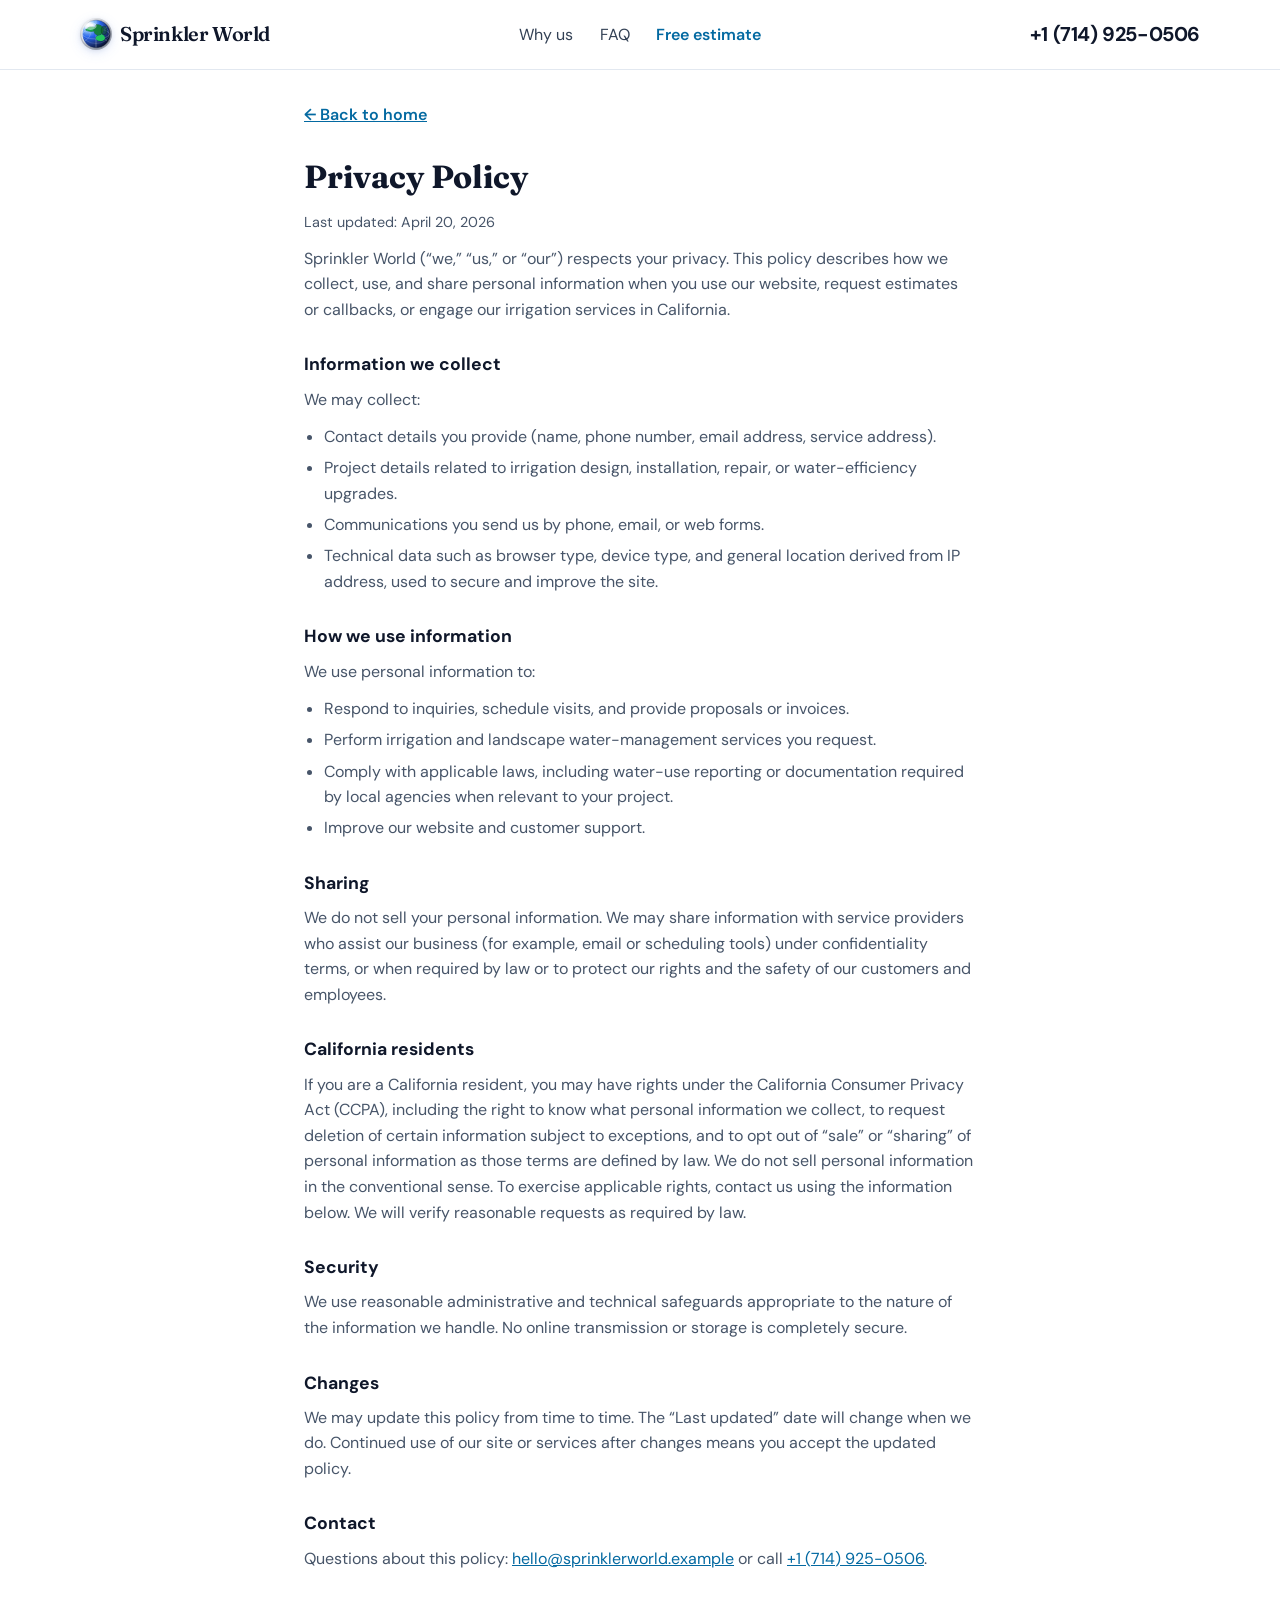
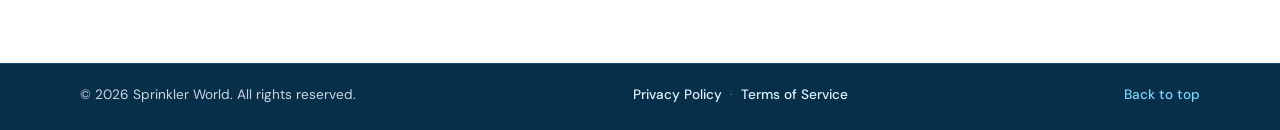
==== privacy.html @ 3ea0d5f7 "Initial commit: Sprinkler World site Made-with: Cursor" ====
<!DOCTYPE html>
<html lang="en">
<head>
  <meta charset="UTF-8" />
  <meta name="viewport" content="width=device-width, initial-scale=1" />
  <meta name="description" content="Privacy Policy for Sprinkler World — how we handle your information." />
  <title>Privacy Policy | Sprinkler World</title>
  <link rel="preconnect" href="https://fonts.googleapis.com" />
  <link rel="preconnect" href="https://fonts.gstatic.com" crossorigin />
  <link href="https://fonts.googleapis.com/css2?family=DM+Sans:ital,opsz,wght@0,9..40,400;0,9..40,500;0,9..40,600;0,9..40,700&family=Fraunces:ital,opsz,wght@0,9..144,600;0,9..144,700&display=swap" rel="stylesheet" />
  <link rel="stylesheet" href="styles.css" />
</head>
<body>
  <a class="skip-link" href="#main">Skip to content</a>

  <header class="site-header" id="top">
    <div class="container header-inner">
      <a class="logo" href="index.html" aria-label="Sprinkler World home">
        <span class="logo-mark" aria-hidden="true">
          <svg class="logo-globe" width="32" height="32" viewBox="0 0 32 32" role="presentation" focusable="false">
            <defs>
              <clipPath id="swGlobeClip"><circle cx="16" cy="16" r="14" /></clipPath>
              <radialGradient id="swGlobeGrad" cx="22%" cy="17%" r="98%">
                <stop offset="0%" stop-color="#ffffff" />
                <stop offset="7%" stop-color="#eff6ff" />
                <stop offset="22%" stop-color="#93c5fd" />
                <stop offset="45%" stop-color="#2563eb" />
                <stop offset="70%" stop-color="#1e3a8a" />
                <stop offset="100%" stop-color="#020617" />
              </radialGradient>
              <linearGradient id="swGlobeRim" x1="0" y1="0.5" x2="1" y2="0.5">
                <stop offset="0%" stop-color="#f8fafc" stop-opacity="0.85" />
                <stop offset="18%" stop-color="#ffffff" stop-opacity="0.25" />
                <stop offset="78%" stop-color="#0f172a" stop-opacity="0.22" />
                <stop offset="100%" stop-color="#020617" stop-opacity="0.52" />
              </linearGradient>
            </defs>
            <g clip-path="url(#swGlobeClip)">
              <circle cx="16" cy="16" r="14" fill="url(#swGlobeGrad)" />
              <g fill="none" stroke-linecap="round">
                <ellipse cx="16" cy="16" rx="13.6" ry="5" stroke="#e2e8f0" stroke-opacity="0.45" stroke-width="0.55" />
                <ellipse cx="16" cy="16" rx="13.4" ry="9.5" stroke="#cbd5e1" stroke-opacity="0.35" stroke-width="0.5" />
                <path d="M16 2.4v27.2" stroke="#f1f5f9" stroke-opacity="0.5" stroke-width="0.6" />
                <path d="M5.2 9.2Q16 16 5.2 22.8" stroke="#e2e8f0" stroke-opacity="0.4" stroke-width="0.55" />
                <path d="M26.8 9.2Q16 16 26.8 22.8" stroke="#e2e8f0" stroke-opacity="0.4" stroke-width="0.55" />
                <path d="M2.3 16h27.4" stroke="#0f172a" stroke-opacity="0.1" stroke-width="0.45" />
              </g>
              <path
                fill="#16a34a"
                stroke="#14532d"
                stroke-width="0.58"
                stroke-linejoin="round"
                paint-order="stroke fill"
                d="M5.6 12.1c1.7-2.5 4.7-4 8.3-2.9 1.6.5 2.1 2.5.4 3.6-2.2 1.6-6 .4-8.7-.7z"
              />
              <path
                fill="#15803d"
                stroke="#052e16"
                stroke-width="0.55"
                stroke-linejoin="round"
                paint-order="stroke fill"
                d="M16.1 6.8c4.1-.5 7 1.7 7.2 5 .2 2.2-1.4 4.8-4.2 5.3-2.9.5-5-1.7-5-4.3 0-2.1.5-4.1 2-5.9z"
              />
              <path
                fill="#22c55e"
                stroke="#166534"
                stroke-width="0.52"
                stroke-linejoin="round"
                paint-order="stroke fill"
                d="M21.6 16c2.3 1.4 4 3.1 3.1 5-.9 2.2-5.2 2.7-7.7 1-2.3-1.4-1-4.2 1.5-4.6 1.7-.4 2.7-.2 3.1-1.4z"
              />
              <ellipse cx="24" cy="12.4" rx="2.8" ry="4.2" fill="#14532d" fill-opacity="0.55" stroke="#052e16" stroke-width="0.4" />
            </g>
            <circle cx="16" cy="16" r="14" fill="none" stroke="#0f172a" stroke-opacity="0.35" stroke-width="0.5" />
            <circle cx="16" cy="16" r="14" fill="none" stroke="url(#swGlobeRim)" stroke-width="1.2" />
            <ellipse cx="10.4" cy="8.1" rx="6.2" ry="3.9" fill="#ffffff" fill-opacity="0.45" />
            <ellipse cx="11.6" cy="7.3" rx="2.1" ry="1.2" fill="#ffffff" fill-opacity="0.78" />
          </svg>
        </span>
        <span class="logo-text">Sprinkler <span class="logo-word-world">World</span></span>
      </a>
      <nav class="site-nav" aria-label="Primary">
        <a href="index.html#why-us">Why us</a>
        <a href="index.html#faq">FAQ</a>
        <a class="nav-cta" href="index.html#footer-contact">Free estimate</a>
      </nav>
      <a class="header-phone" href="tel:+17149250506">
        <span class="header-phone-num">+1 (714) 925-0506</span>
      </a>
    </div>
  </header>

  <main id="main" class="legal-page">
    <div class="container legal-prose">
      <a class="legal-back" href="index.html">← Back to home</a>
      <h1>Privacy Policy</h1>
      <p class="legal-updated">Last updated: April 20, 2026</p>

      <p>
        Sprinkler World (“we,” “us,” or “our”) respects your privacy. This policy describes how we collect, use, and share
        personal information when you use our website, request estimates or callbacks, or engage our irrigation services in
        California.
      </p>

      <h2>Information we collect</h2>
      <p>We may collect:</p>
      <ul>
        <li>Contact details you provide (name, phone number, email address, service address).</li>
        <li>Project details related to irrigation design, installation, repair, or water-efficiency upgrades.</li>
        <li>Communications you send us by phone, email, or web forms.</li>
        <li>Technical data such as browser type, device type, and general location derived from IP address, used to secure and improve the site.</li>
      </ul>

      <h2>How we use information</h2>
      <p>We use personal information to:</p>
      <ul>
        <li>Respond to inquiries, schedule visits, and provide proposals or invoices.</li>
        <li>Perform irrigation and landscape water-management services you request.</li>
        <li>Comply with applicable laws, including water-use reporting or documentation required by local agencies when relevant to your project.</li>
        <li>Improve our website and customer support.</li>
      </ul>

      <h2>Sharing</h2>
      <p>
        We do not sell your personal information. We may share information with service providers who assist our business
        (for example, email or scheduling tools) under confidentiality terms, or when required by law or to protect our
        rights and the safety of our customers and employees.
      </p>

      <h2>California residents</h2>
      <p>
        If you are a California resident, you may have rights under the California Consumer Privacy Act (CCPA), including
        the right to know what personal information we collect, to request deletion of certain information subject to
        exceptions, and to opt out of “sale” or “sharing” of personal information as those terms are defined by law. We
        do not sell personal information in the conventional sense. To exercise applicable rights, contact us using the
        information below. We will verify reasonable requests as required by law.
      </p>

      <h2>Security</h2>
      <p>
        We use reasonable administrative and technical safeguards appropriate to the nature of the information we handle.
        No online transmission or storage is completely secure.
      </p>

      <h2>Changes</h2>
      <p>
        We may update this policy from time to time. The “Last updated” date will change when we do. Continued use of our
        site or services after changes means you accept the updated policy.
      </p>

      <h2>Contact</h2>
      <p>
        Questions about this policy: <a href="mailto:hello@sprinklerworld.example">hello@sprinklerworld.example</a> or call
        <a href="tel:+17149250506">+1 (714) 925-0506</a>.
      </p>
    </div>
  </main>

  <footer class="site-footer site-footer--minimal" id="footer-contact">
    <div class="footer-bottom footer-bottom--solo">
      <div class="container footer-bottom-inner">
        <p class="footer-copyright">© <span id="year"></span> Sprinkler World. All rights reserved.</p>
        <nav class="footer-legal" aria-label="Legal">
          <a href="privacy.html">Privacy Policy</a>
          <span class="footer-legal-sep" aria-hidden="true">·</span>
          <a href="terms.html">Terms of Service</a>
        </nav>
        <a class="footer-back-top" href="#top">Back to top</a>
      </div>
    </div>
  </footer>

  <script src="script.js" defer></script>
</body>
</html>
---- styles.css ----
/* Minimal base styles so the site is usable during local preview; extend as needed. */
*,
*::before,
*::after {
  box-sizing: border-box;
}

html {
  scroll-behavior: smooth;
}

body {
  margin: 0;
  font-family: "DM Sans", system-ui, -apple-system, sans-serif;
  font-size: 1rem;
  line-height: 1.6;
  color: #0f172a;
  background: #fff;
}

img {
  max-width: 100%;
  height: auto;
}

a {
  color: #0369a1;
}

a:hover {
  text-decoration: underline;
}

.container {
  width: min(1120px, 100% - 2.5rem);
  margin-inline: auto;
}

.skip-link {
  position: absolute;
  left: -9999px;
  top: 0;
  z-index: 100;
  padding: 0.75rem 1rem;
  background: #0f172a;
  color: #fff;
}

.skip-link:focus {
  left: 1rem;
  top: 1rem;
}

.visually-hidden {
  position: absolute;
  width: 1px;
  height: 1px;
  padding: 0;
  margin: -1px;
  overflow: hidden;
  clip: rect(0, 0, 0, 0);
  white-space: nowrap;
  border: 0;
}

.site-header {
  position: sticky;
  top: 0;
  z-index: 50;
  background: rgba(255, 255, 255, 0.92);
  backdrop-filter: blur(10px);
  border-bottom: 1px solid #e2e8f0;
}

.header-inner {
  display: grid;
  grid-template-columns: 1fr auto;
  grid-template-rows: auto auto;
  align-items: center;
  gap: 1rem;
  padding: 0.85rem 0;
}

.header-inner .logo {
  grid-column: 1;
  grid-row: 1;
  justify-self: start;
}

.header-inner .header-phone {
  grid-column: 2;
  grid-row: 1;
  justify-self: end;
}

.header-inner .site-nav {
  grid-column: 1 / -1;
  grid-row: 2;
}

.logo {
  display: inline-flex;
  align-items: center;
  gap: 0.5rem;
  text-decoration: none;
  color: #0f172a;
  font-family: "Fraunces", Georgia, serif;
  font-size: 1.25rem;
}

.logo:hover,
.logo:focus {
  text-decoration: none;
}

.logo:focus-visible {
  outline: 2px solid #0369a1;
  outline-offset: 3px;
  border-radius: 0.375rem;
}

.logo-mark {
  display: flex;
  align-items: center;
  justify-content: center;
  width: 2rem;
  height: 2rem;
  flex-shrink: 0;
  border-radius: 50%;
  overflow: visible;
  filter: drop-shadow(0 1px 2px rgba(15, 23, 42, 0.12)) drop-shadow(0 3px 6px rgba(37, 99, 235, 0.15));
}

.logo-globe {
  display: block;
  width: 100%;
  height: 100%;
  border-radius: 50%;
  overflow: hidden;
  box-shadow:
    inset -5px -7px 14px rgba(15, 23, 42, 0.42),
    inset 6px 7px 14px rgba(255, 255, 255, 0.55),
    inset 0 -1px 0 rgba(255, 255, 255, 0.2);
}

.logo-text {
  font-weight: 600;
  font-style: normal;
  letter-spacing: -0.02em;
}

.logo-text .logo-word-world {
  font-weight: inherit;
}

.site-nav {
  display: none;
}

.site-nav a {
  text-decoration: none;
  color: #334155;
  padding: 0.5rem 0.25rem;
  border-radius: 0.375rem;
}

.site-nav a:hover {
  background: #f1f5f9;
  text-decoration: none;
}

.nav-cta {
  font-weight: 600;
  color: #0369a1 !important;
}

.header-phone {
  text-decoration: none;
  color: #0f172a;
  font-size: clamp(0.95rem, 2.8vw, 1.25rem);
  font-weight: 700;
  text-align: right;
  letter-spacing: -0.02em;
  white-space: nowrap;
}

@media (max-width: 899px) {
  .site-header > .container.header-inner {
    display: flex;
    flex-direction: row;
    flex-wrap: nowrap;
    justify-content: center;
    align-items: center;
    gap: 0.65rem clamp(0.5rem, 2.5vw, 1rem);
    padding: 0.4rem 0;
    width: min(1120px, 100% - 1rem);
  }

  .header-inner .logo,
  .header-inner .header-phone {
    flex: 0 1 auto;
    min-width: 0;
  }

  .header-inner .logo {
    justify-self: unset;
  }

  .header-inner .header-phone {
    justify-self: unset;
    text-align: center;
  }

  .header-inner .logo {
    font-size: clamp(1.2rem, 4.8vw, 1.5rem);
  }

  .header-inner .header-phone {
    font-size: clamp(1.05rem, 4.2vw, 1.4rem);
  }

  .header-inner .logo-mark {
    width: 2.375rem;
    height: 2.375rem;
  }
}

@media (min-width: 900px) {
  .header-inner {
    grid-template-columns: minmax(0, 1fr) auto minmax(0, 1fr);
    grid-template-rows: auto;
    gap: clamp(0.75rem, 2vw, 1.25rem);
  }

  .header-inner .logo {
    grid-column: 1;
    grid-row: 1;
  }

  .header-inner .site-nav {
    grid-column: 2;
    grid-row: 1;
    justify-self: center;
    width: max-content;
    max-width: 100%;
  }

  .header-inner .header-phone {
    grid-column: 3;
    grid-row: 1;
    justify-self: end;
  }

  .site-nav {
    display: flex;
    flex-direction: row;
    flex-wrap: nowrap;
    align-items: center;
    min-width: 0;
    gap: clamp(0.5rem, 1.2vw, 1.25rem);
    padding: 0;
  }

  .site-nav a {
    white-space: nowrap;
    padding-inline: 0.35rem;
  }

  .header-phone {
    font-size: 1.25rem;
  }
}

.hero {
  position: relative;
  padding: 3rem 0 4rem;
  overflow: hidden;
}

.hero-bg {
  position: absolute;
  inset: 0;
  background: linear-gradient(120deg, #e0f2fe 0%, #dcfce7 50%, #f0fdf4 100%);
  z-index: 0;
}

/* Soft scrim so hero headline stays readable in white */
.hero-bg::after {
  content: "";
  position: absolute;
  inset: 0;
  z-index: 1;
  pointer-events: none;
  background: linear-gradient(
    120deg,
    rgba(15, 23, 42, 0.38) 0%,
    rgba(15, 23, 42, 0.28) 50%,
    rgba(15, 23, 42, 0.2) 100%
  );
}

/* Hero photos: mobile vs desktop (wide banner is desktop-only) */
.hero-bg-banner {
  display: none;
  position: absolute;
  inset: 0;
  width: 100%;
  height: 100%;
  max-width: none;
  object-fit: cover;
  z-index: 0;
}

.hero-bg-banner--mobile {
  object-position: center;
}

.hero-bg-banner--desktop {
  object-position: center;
}

@media (max-width: 899px) {
  .hero-bg::after {
    background: linear-gradient(
      to bottom,
      rgba(15, 23, 42, 0.35) 0%,
      rgba(15, 23, 42, 0.5) 100%
    );
  }

  .hero-bg {
    background: transparent;
  }

  .hero-bg-banner--mobile {
    display: block;
  }
}

@media (min-width: 900px) {
  .hero-bg {
    background: transparent;
  }

  .hero-bg-banner--desktop {
    display: block;
  }
}

.hero-grid {
  position: relative;
  z-index: 1;
  display: grid;
  gap: 2rem;
}

@media (min-width: 960px) {
  .hero-grid {
    grid-template-columns: 1fr min(380px, 38%);
    align-items: start;
  }

  .hero-copy {
    align-self: center;
  }
}

@media (max-width: 959px) {
  .hero .hero-card {
    display: none;
  }
}

.hero-copy {
  text-align: center;
}

.hero-copy .hero-actions {
  justify-content: center;
}

.hero-copy h1 {
  font-family: "Fraunces", Georgia, serif;
  font-size: clamp(2rem, 4vw, 2.75rem);
  line-height: 1.15;
  margin: 0.5rem 0 1rem;
  color: #f8fafc;
  text-shadow:
    0 1px 2px rgba(15, 23, 42, 0.45),
    0 2px 12px rgba(15, 23, 42, 0.25);
}

.eyebrow {
  text-transform: uppercase;
  letter-spacing: 0.08em;
  font-size: 0.75rem;
  font-weight: 600;
  color: #0284c7;
  margin: 0;
}

/* Hero only: pill + left-to-right glow sweep (::before paints under text) */
.hero-copy .eyebrow {
  position: relative;
  display: inline-block;
  padding: 0.45rem 1.15rem;
  border-radius: 9999px;
  background: #ffffff;
  font-weight: 800;
  border: 1px solid rgba(2, 132, 199, 0.22);
  box-shadow:
    0 0 0 1px rgba(255, 255, 255, 1) inset,
    0 2px 12px rgba(2, 132, 199, 0.12);
  overflow: hidden;
  isolation: isolate;
}

.hero-copy .eyebrow::before {
  content: "";
  position: absolute;
  top: -55%;
  bottom: -55%;
  left: -25%;
  width: 50%;
  background: linear-gradient(
    105deg,
    transparent 0%,
    transparent 28%,
    rgba(125, 211, 252, 0.7) 46%,
    rgba(34, 211, 238, 0.55) 52%,
    rgba(74, 222, 128, 0.45) 58%,
    transparent 72%,
    transparent 100%
  );
  filter: blur(11px);
  transform: translateX(-55%);
  animation: hero-eyebrow-glow 2.6s ease-in-out infinite;
  pointer-events: none;
}

@keyframes hero-eyebrow-glow {
  0% {
    transform: translateX(-55%);
  }
  100% {
    transform: translateX(295%);
  }
}

@media (prefers-reduced-motion: reduce) {
  .hero-copy .eyebrow::before {
    animation: none;
    transform: none;
    opacity: 0.45;
    top: -30%;
    bottom: -30%;
    left: 0;
    width: 100%;
    background: linear-gradient(
      90deg,
      rgba(125, 211, 252, 0.12),
      rgba(34, 211, 238, 0.22),
      rgba(125, 211, 252, 0.12)
    );
  }
}

.hero-actions {
  position: relative;
  z-index: 2;
  display: flex;
  flex-wrap: wrap;
  gap: 0.75rem;
  margin: 1.5rem 0;
}

@media (max-width: 639px) {
  .hero-actions {
    flex-wrap: nowrap;
    gap: 0.5rem;
  }

  .hero-actions .btn {
    flex: 1 1 0;
    min-width: 0;
    padding: 0.65rem 0.5rem;
    font-size: 0.8125rem;
    line-height: 1.25;
    text-align: center;
  }
}

.btn {
  display: inline-flex;
  align-items: center;
  justify-content: center;
  gap: 0.5rem;
  padding: 0.75rem 1.25rem;
  border-radius: 0.5rem;
  font-weight: 600;
  text-decoration: none;
  border: 2px solid transparent;
  cursor: pointer;
  font-size: 1rem;
  font-family: inherit;
  touch-action: manipulation;
}

.btn-primary {
  background: #0284c7;
  color: #fff;
}

.btn-primary:hover {
  background: #0369a1;
  text-decoration: none;
}

.btn-ghost {
  background: rgba(255, 255, 255, 0.38);
  color: #0f172a;
  border: 1px solid rgba(255, 255, 255, 0.55);
  backdrop-filter: blur(14px) saturate(1.25);
  -webkit-backdrop-filter: blur(14px) saturate(1.25);
  box-shadow:
    inset 0 1px 0 rgba(255, 255, 255, 0.65),
    0 4px 18px rgba(15, 23, 42, 0.07);
  transition:
    background 0.2s ease,
    border-color 0.2s ease,
    box-shadow 0.2s ease;
}

.btn-ghost:hover {
  background: rgba(255, 255, 255, 0.55);
  border-color: rgba(255, 255, 255, 0.78);
  text-decoration: none;
  box-shadow:
    inset 0 1px 0 rgba(255, 255, 255, 0.85),
    0 6px 22px rgba(15, 23, 42, 0.1);
}

.btn-block {
  width: 100%;
}

.hero-card {
  background: #fff;
  border-radius: 1rem;
  padding: 1.5rem;
  box-shadow: 0 20px 50px rgba(15, 23, 42, 0.08);
  border: 1px solid #e2e8f0;
}

.hero-card-title {
  font-weight: 700;
  margin: 0 0 0.25rem;
}

.field {
  display: block;
  margin-bottom: 1rem;
}

.field-label {
  display: block;
  font-size: 0.85rem;
  font-weight: 600;
  margin-bottom: 0.35rem;
}

.field input {
  width: 100%;
  padding: 0.65rem 0.75rem;
  border: 1px solid #cbd5e1;
  border-radius: 0.5rem;
  font: inherit;
}

.field input:focus {
  outline: none;
  box-shadow: none;
}

.field input:focus-visible {
  border-color: #0284c7;
}

.form-note {
  font-size: 0.75rem;
  color: #64748b;
  margin: 0.75rem 0 0;
}

.band {
  padding: 2.5rem 0;
}

.stats {
  background: #0284c7;
  color: #fff;
  padding: 1.25rem 0;
}

.stats-grid {
  display: flex;
  flex-direction: row;
  flex-wrap: nowrap;
  align-items: stretch;
  justify-content: space-between;
  gap: 0.5rem 0.65rem;
  text-align: center;
  overflow-x: visible;
  overscroll-behavior-x: contain;
  -webkit-overflow-scrolling: touch;
}

.stat {
  flex: 1 1 0;
  min-width: 0;
  display: flex;
  flex-direction: column;
  flex-wrap: nowrap;
  align-items: center;
  justify-content: flex-start;
  gap: 0.35rem;
}

@media (min-width: 640px) {
  .stats-grid {
    display: grid;
    grid-template-columns: repeat(3, 1fr);
    gap: 0.75rem 1.25rem;
    text-align: center;
    justify-content: stretch;
    overflow-x: visible;
  }

  .stat {
    display: block;
    flex: initial;
    min-width: unset;
  }
}

.stat-num {
  display: block;
  font-family: "Fraunces", Georgia, serif;
  font-size: 1.75rem;
  font-weight: 700;
  color: #fff;
  line-height: 1.15;
}

.stat-label {
  font-size: 0.85rem;
  color: rgba(255, 255, 255, 0.88);
  line-height: 1.25;
  white-space: nowrap;
}

@media (max-width: 639px) {
  .stats .stat-num {
    display: block;
    font-size: clamp(0.95rem, 3.8vw, 1.2rem);
    flex-shrink: 0;
    line-height: 1.1;
  }

  .stats .stat-label {
    font-size: clamp(0.62rem, 2.6vw, 0.75rem);
    line-height: 1.2;
  }
}

.rating-badges {
  background: #fff;
  padding: 0.75rem 0 0.5rem;
}

.rating-badges-inner {
  display: grid;
  grid-template-columns: 1fr auto 1fr;
  align-items: center;
  gap: clamp(0.45rem, 2vw, 0.85rem);
  min-height: 3rem;
}

.rating-badges-side {
  font-weight: 800;
  font-size: clamp(0.98rem, 3.1vw, 1.22rem);
  letter-spacing: 0.06em;
  color: #0f172a;
  white-space: nowrap;
  min-width: 0;
}

.rating-badges-side--left {
  justify-self: end;
  text-align: right;
}

.rating-badges-side--right {
  justify-self: start;
  letter-spacing: 0.02em;
  font-variant-numeric: tabular-nums;
}

.rating-badges-center {
  display: flex;
  justify-content: center;
  align-items: center;
  justify-self: center;
  flex-shrink: 0;
  min-width: 0;
}

.rating-badges img {
  display: block;
  min-width: 0;
  width: 100%;
  max-width: 175px;
  max-height: 56px;
  height: auto;
  margin-inline: 0;
  object-fit: contain;
  object-position: center;
}

@media (max-width: 639px) {
  .rating-badges {
    padding: 0.5rem 0 0.35rem;
  }

  .rating-badges-inner {
    min-height: 2.35rem;
    gap: clamp(0.3rem, 1.5vw, 0.55rem);
  }

  .rating-badges-side {
    font-size: clamp(0.78rem, 2.6vw, 0.92rem);
    letter-spacing: 0.045em;
  }

  .rating-badges-side--right {
    letter-spacing: 0.015em;
  }

  .rating-badges img {
    max-width: 132px;
    max-height: 42px;
  }
}

.section {
  padding: 4rem 0;
}

/* FAQ sits inside #why-us below carousels */
#why-us {
  padding-top: 1.25rem;
  padding-bottom: 1.25rem;
}

#why-us #faq {
  margin-top: 1.5rem;
  width: 100%;
}

/* Small screens: intro → carousels → FAQ → map → reviews */
@media (max-width: 899px) {
  #why-us .why-split {
    gap: 1.25rem;
  }

  #why-us .why-split .split-copy {
    order: 1;
  }

  #why-us .why-split .why-carousels-pair {
    order: 2;
  }

  #why-us #faq {
    order: 3;
    margin-top: 1.5rem;
  }

  #why-us .why-split .split-panel {
    order: 4;
  }

  #why-us .why-split .split-reviews-wide {
    order: 5;
  }
}

.section-head {
  text-align: center;
  max-width: 720px;
  margin: 0 auto 2.5rem;
}

.section-head h2 {
  font-family: "Fraunces", Georgia, serif;
  font-size: clamp(1.75rem, 3vw, 2.25rem);
  margin: 0.5rem 0;
}

.split {
  display: grid;
  gap: 2rem;
  align-items: start;
}

@media (min-width: 900px) {
  .split {
    grid-template-columns: 1fr 1fr;
  }

  /* Row 1: copy | map — row 2: carousels full width — row 3: FAQ — row 4: reviews */
  #why-us .why-split {
    grid-template-rows: auto auto auto auto;
  }

  #why-us .why-split .split-copy {
    grid-column: 1;
    grid-row: 1;
  }

  #why-us .why-split .split-panel {
    grid-column: 2;
    grid-row: 1;
  }

  #why-us .why-split .why-carousels-pair {
    grid-column: 1 / -1;
    grid-row: 2;
    width: 100%;
    margin-top: 0;
  }

  #why-us #faq {
    grid-column: 1 / -1;
    grid-row: 3;
    width: 100%;
    margin-top: 0;
  }

  #why-us .why-split .split-reviews-wide {
    grid-column: 1 / -1;
    grid-row: 4;
    margin-top: 0.25rem;
  }
}

.checklist {
  list-style: none;
  padding: 0;
  margin: 1rem 0 1.5rem;
}

.checklist li {
  padding: 0.35rem 0 0.35rem 1.5rem;
  position: relative;
}

.checklist li::before {
  content: "✓";
  position: absolute;
  left: 0;
  color: #16a34a;
  font-weight: 700;
}

#why-us .split-copy .eyebrow {
  text-align: center;
}

#why-us .split-copy h2 {
  text-align: center;
}

.why-residential {
  margin-top: 1.25rem;
  text-align: center;
}

.why-commercial {
  margin-top: 1.25rem;
  text-align: center;
}

.why-carousels-pair {
  margin-top: clamp(1.5rem, 4vw, 2.75rem);
  width: 100%;
}

/* Pair sits under CTA — top spacing lives on the pair; avoid double top margin */
.why-carousels-pair > .why-residential {
  margin-top: 0;
}

.why-carousels-pair > .why-commercial {
  margin-top: 1.25rem;
}

@media (min-width: 900px) {
  .why-carousels-pair > .why-commercial {
    margin-top: 0;
  }

  .why-carousels-pair {
    display: grid;
    grid-template-columns: 1fr;
    gap: 1.75rem;
    align-items: start;
  }

  .why-carousels-pair .why-commercial {
    margin-top: 0;
  }

  .why-carousels-pair .why-commercial .why-carousel-aside,
  .why-carousels-pair .why-commercial .why-carousel-aside .why-residential-title,
  .why-carousels-pair .why-commercial .why-carousel-bullets {
    text-align: left;
  }

  /* Grid: image row, pill row; copy column spans both and centers to the stack */
  .why-carousels-pair .why-carousel-visual {
    display: contents;
  }

  .why-carousels-pair .why-residential .why-residential-carousel {
    display: grid;
    grid-template-columns: clamp(280px, 40vw, 560px) minmax(0, 1fr);
    grid-template-rows: auto minmax(0, auto);
    column-gap: clamp(1.35rem, 3vw, 2.25rem);
    row-gap: 0;
  }

  .why-carousels-pair .why-residential .why-carousel-viewport {
    grid-column: 1;
    grid-row: 1;
    width: 100%;
    margin-inline: 0;
    align-self: center;
  }

  .why-carousels-pair .why-residential .tag-pill {
    grid-column: 1;
    grid-row: 2;
    justify-self: center;
  }

  .why-carousels-pair .why-residential .why-carousel-aside {
    grid-column: 2;
    grid-row: 1 / span 2;
    align-self: center;
    min-width: 0;
  }

  /* Commercial: copy left, image + pill right */
  .why-carousels-pair .why-commercial .why-residential-carousel {
    display: grid;
    grid-template-columns: minmax(0, 1fr) clamp(280px, 40vw, 560px);
    grid-template-rows: auto minmax(0, auto);
    column-gap: clamp(1.35rem, 3vw, 2.25rem);
    row-gap: 0;
  }

  .why-carousels-pair .why-commercial .why-carousel-viewport {
    grid-column: 2;
    grid-row: 1;
    width: 100%;
    margin-inline: 0;
    align-self: center;
  }

  .why-carousels-pair .why-commercial .tag-pill {
    grid-column: 2;
    grid-row: 2;
    justify-self: center;
  }

  .why-carousels-pair .why-commercial .why-carousel-aside {
    grid-column: 1;
    grid-row: 1 / span 2;
    align-self: center;
    min-width: 0;
  }

  .why-carousels-pair .why-residential-title {
    font-size: clamp(1.4rem, 2.4vw, 1.85rem);
  }

  .why-carousels-pair .why-carousel-bullets {
    font-size: clamp(1rem, 1.6vw, 1.12rem);
    line-height: 1.55;
  }

  .why-carousels-pair .why-carousel-title {
    max-width: clamp(280px, 40vw, 560px);
  }
}

.why-carousels-pair .why-residential-title {
  font-size: clamp(1.3rem, 4.2vw, 1.65rem);
}

.why-carousels-pair .why-carousel-bullets {
  font-size: clamp(0.98rem, 3.1vw, 1.08rem);
  line-height: 1.5;
}

.why-carousels-pair .why-carousel-aside .why-residential-title {
  margin-top: 0;
}

/* Match image column width on desktop; cap at 2 lines everywhere */
.why-carousels-pair .why-carousel-title {
  display: -webkit-box;
  -webkit-box-orient: vertical;
  -webkit-line-clamp: 2;
  line-clamp: 2;
  overflow: hidden;
  overflow-wrap: break-word;
  word-wrap: break-word;
}

.why-carousels-pair .why-residential-carousel {
  gap: 0.85rem;
}

/* Square viewport with pill centered below image column */
.why-carousel-visual {
  display: flex;
  flex-direction: column;
  align-items: center;
  width: 100%;
}

.why-carousel-visual .why-carousel-viewport {
  width: 100%;
}

.why-carousel-visual .tag-pill {
  margin-top: 0.5rem;
  margin-bottom: 0;
}

.tag-pill {
  display: inline-block;
  margin: 0;
  padding: 0.35rem 0.95rem;
  border-radius: 9999px;
  font-size: 0.7rem;
  line-height: 1.2;
  font-weight: 700;
  text-transform: uppercase;
  letter-spacing: 0.07em;
  color: #0369a1;
  background: #e0f2fe;
  border: 1px solid #bae6fd;
}

.tag-pill-commercial {
  color: #92400e;
  background: #fef3c7;
  border-color: #fcd34d;
}

.why-residential-title {
  font-family: "Fraunces", Georgia, serif;
  font-size: clamp(1.25rem, 2.5vw, 1.5rem);
  font-weight: 600;
  line-height: 1.25;
  margin: 0 0 1rem;
  color: #0f172a;
}

.why-residential-figure {
  margin: 0;
  padding: 0;
  border-radius: 0.75rem;
  overflow: hidden;
  border: 1px solid #e2e8f0;
  box-shadow: 0 4px 24px rgba(15, 23, 42, 0.08);
  background: #f1f5f9;
}

.why-residential-figure img {
  display: block;
  width: 100%;
  height: auto;
  vertical-align: middle;
}

.why-residential-carousel {
  display: flex;
  flex-direction: column;
  align-items: stretch;
  gap: 0.65rem;
  margin-top: 0;
}

.why-carousel-aside {
  order: -1;
  min-width: 0;
}

.why-carousel-bullets {
  list-style: none;
  margin: 0.35rem 0 0;
  padding: 0;
  display: none;
  font-size: 0.9rem;
  color: #475569;
  line-height: 1.45;
  text-align: left;
}

.why-carousel-bullets.is-active {
  display: block;
}

.why-carousel-bullets li {
  padding: 0.45rem 0 0.55rem 1.15rem;
  position: relative;
}

.why-carousels-pair .why-carousel-bullets li + li {
  margin-top: 0.15rem;
}

.why-carousel-bullets li::before {
  content: "•";
  position: absolute;
  left: 0;
  color: #0284c7;
  font-weight: 700;
}

/* Mobile: pill → title → imagery; hide bullet copy (desktop unchanged) */
@media (max-width: 899px) {
  .why-carousels-pair .why-carousel-bullets,
  .why-carousels-pair .why-carousel-bullets.is-active {
    display: none;
  }

  .why-carousels-pair .why-residential-carousel {
    display: flex;
    flex-direction: column;
    align-items: stretch;
  }

  /* Flatten wrappers so flex `order` can place heading → image → pill */
  .why-carousels-pair .why-carousel-visual,
  .why-carousels-pair .why-carousel-aside {
    display: contents;
  }

  /* Descendant selectors: pill/title are not direct children of the carousel */
  .why-carousels-pair .why-residential-carousel .why-carousel-title {
    order: 1;
    width: 100%;
    max-width: 100%;
    min-width: 0;
    align-self: stretch;
    box-sizing: border-box;
  }

  .why-carousels-pair .why-residential-carousel .why-carousel-viewport {
    order: 2;
    width: 100%;
  }

  .why-carousels-pair .why-residential-carousel .tag-pill {
    order: 3;
    align-self: center;
    width: fit-content;
    max-width: 100%;
    margin-left: auto;
    margin-right: auto;
    flex-shrink: 0;
  }
}

@media (min-width: 900px) {
  .why-residential-carousel {
    flex-direction: row;
    align-items: flex-start;
    gap: 1rem;
    text-align: left;
  }

  .why-carousel-aside {
    order: 0;
    flex: 1;
    min-width: 0;
  }

  .why-residential-carousel > .why-carousel-visual {
    flex: 0 0 clamp(168px, 34vw, 236px);
    width: clamp(168px, 34vw, 236px);
    max-width: 100%;
    margin: 0;
    align-self: flex-start;
  }

  .why-residential-carousel > .why-carousel-visual .why-carousel-viewport {
    width: 100%;
  }

  .why-carousel-aside .why-residential-title {
    margin-top: 0;
    text-align: left;
  }
}

.why-carousel-viewport {
  position: relative;
  width: 100%;
  aspect-ratio: 1 / 1;
  max-width: 100%;
  margin: 0 auto;
  border-radius: 0.75rem;
  overflow: hidden;
  border: 1px solid #e2e8f0;
  box-shadow: 0 4px 24px rgba(15, 23, 42, 0.08);
  background: #f1f5f9;
  /* Prefer vertical scrolling on the page; horizontal swipes are handled in JS */
  touch-action: pan-y;
  /* Prevent global img { height: auto } from collapsing the square */
  min-height: 0;
}

.why-carousel-slides {
  position: relative;
  width: 100%;
  height: 100%;
}

.why-carousel-slide.why-residential-figure {
  position: absolute;
  inset: 0;
  margin: 0;
  border: none;
  box-shadow: none;
  border-radius: 0;
  opacity: 0;
  transition: opacity 0.65s ease;
  pointer-events: none;
  z-index: 0;
}

.why-carousel-slide.is-active {
  opacity: 1;
  z-index: 1;
}

.why-carousel-slide img {
  width: 100%;
  height: 100%;
  object-fit: cover;
  /* Slightly above center — keeps people, equipment, and turf in frame in square crops */
  object-position: center 42%;
  vertical-align: middle;
}

.why-carousel-dots {
  position: absolute;
  bottom: 0.75rem;
  left: 50%;
  transform: translateX(-50%);
  display: flex;
  gap: 0.5rem;
  z-index: 2;
  padding: 0.25rem 0.5rem;
  border-radius: 9999px;
  background: rgba(15, 23, 42, 0.35);
  backdrop-filter: blur(4px);
}

.why-carousel-dot {
  width: 0.5rem;
  height: 0.5rem;
  padding: 0;
  border: none;
  border-radius: 9999px;
  background: rgba(255, 255, 255, 0.55);
  cursor: pointer;
  transition: transform 0.2s ease, background 0.2s ease;
}

.why-carousel-dot:hover,
.why-carousel-dot:focus-visible {
  background: rgba(255, 255, 255, 0.9);
  outline: none;
}

.why-carousel-dot:focus-visible {
  box-shadow: 0 0 0 2px #0f172a, 0 0 0 4px #fff;
}

.why-carousel-dot.is-active {
  background: #4ade80;
  transform: scale(1.2);
}

@media (prefers-reduced-motion: reduce) {
  .why-carousel-slide.why-residential-figure {
    transition: none;
  }

  .why-carousel-dot {
    transition: none;
  }
}

.split-copy .hero-actions {
  margin-top: 0;
  margin-bottom: 0;
}

.split-panel .service-area-map {
  position: relative;
  isolation: isolate;
  margin: 0;
  background: linear-gradient(135deg, #e0f2fe, #f0fdf4);
  border-radius: 0.75rem;
  border: 1px solid #bae6fd;
  overflow: hidden;
  box-shadow: 0 1px 2px rgba(15, 23, 42, 0.06);
}

.service-area-map-canvas {
  height: min(360px, 58vh);
  width: 100%;
}

.service-area-map-canvas:focus {
  outline: none;
}

.service-area-map-canvas:focus-visible {
  outline: 2px solid #0284c7;
  outline-offset: 2px;
}

.service-area-map .leaflet-container {
  font-family: inherit;
}

.service-area-map .leaflet-control-scale-line {
  border-color: rgba(15, 23, 42, 0.35);
  color: #0f172a;
  background: rgba(255, 255, 255, 0.82);
}

.service-area-map-caption {
  margin: 0;
  padding: 0.75rem 1rem;
  font-size: 0.9rem;
  color: #475569;
  text-align: center;
  border-top: 1px solid rgba(2, 132, 199, 0.2);
  background: rgba(255, 255, 255, 0.65);
}

.service-area-map-attrib {
  margin: 0;
  padding: 0 1rem 0.65rem;
  font-size: 0.65rem;
  line-height: 1.35;
  color: #64748b;
  text-align: center;
  background: rgba(255, 255, 255, 0.65);
}

.split-panel {
  display: flex;
  flex-direction: column;
  gap: 1.25rem;
}

.split-reviews {
  margin: 0;
  padding: 0;
}

.split-reviews-trustpilot {
  margin: 0 0 0.35rem;
}

.split-reviews-trustpilot-img {
  display: block;
  max-width: 140px;
  height: auto;
}

.split-reviews-heading {
  margin: 0.5rem 0 0.75rem;
  font-family: "Fraunces", Georgia, serif;
  font-size: 1.1rem;
  color: #0f172a;
  text-align: left;
}

.split-reviews-wide .split-reviews-heading {
  text-align: center;
}

@media (min-width: 900px) {
  .split-reviews-wide .split-reviews-list {
    display: grid;
    grid-template-columns: repeat(2, minmax(0, 1fr));
    gap: 1rem;
    align-items: stretch;
  }

  /* Equal width (grid columns) + equal height per row: cards fill the row */
  .split-reviews-wide .split-review {
    display: flex;
    min-width: 0;
    min-height: 0;
    height: 100%;
  }

  .split-reviews-wide .split-review-card {
    flex: 1;
    display: flex;
    flex-direction: column;
    min-height: 0;
    width: 100%;
  }

  .split-reviews-wide .split-review-body {
    flex: 1;
    display: flex;
    flex-direction: column;
    min-height: 0;
  }

  .split-reviews-wide .split-review-quote {
    flex: 1;
    display: flex;
    flex-direction: column;
    min-height: 0;
  }

  .split-reviews-wide .split-review-meta {
    margin-top: auto;
  }
}

.split-reviews-list {
  list-style: none;
  margin: 0;
  padding: 0;
  display: flex;
  flex-direction: column;
  gap: 0.85rem;
}

.split-review {
  margin: 0;
  padding: 0;
}

.split-review-card {
  padding: 0.45rem 0.42rem;
  border: 1px solid rgba(148, 163, 184, 0.4);
  border-radius: 0.65rem;
  background: rgba(255, 255, 255, 0.92);
  box-shadow: 0 1px 2px rgba(15, 23, 42, 0.05);
}

.split-review-avatar {
  width: 36px;
  height: 36px;
  border-radius: 50%;
  object-fit: cover;
  flex-shrink: 0;
  border: 1px solid rgba(148, 163, 184, 0.35);
}

.split-review-body {
  display: flex;
  flex-direction: column;
  align-items: stretch;
  gap: 0.28rem;
  min-width: 0;
  text-align: left;
}

.split-review-top {
  display: flex;
  flex-direction: row;
  align-items: center;
  gap: 0.4rem;
  min-width: 0;
  width: 100%;
}

.split-review-quote {
  width: 100%;
  min-width: 0;
}

.split-review-head {
  display: flex;
  flex-wrap: wrap;
  flex: 1;
  align-items: center;
  align-content: center;
  gap: 0.4rem 0.55rem;
  min-width: 0;
  margin: 0;
}

.split-review-stars {
  display: flex;
  flex-wrap: nowrap;
  align-items: center;
  justify-content: flex-start;
  gap: 0.12rem;
  margin: 0;
  font-size: 1rem;
  line-height: 1;
  letter-spacing: 0.02em;
  text-align: left;
}

.split-review-star.is-full {
  color: #ca8a04;
}

.split-review-star.is-empty {
  color: #cbd5e1;
}

.split-review-star-half {
  position: relative;
  display: inline-block;
  width: 1em;
  height: 1em;
  line-height: 1;
  flex-shrink: 0;
}

.split-review-star-half .split-review-star.is-empty {
  color: #cbd5e1;
}

.split-review-star-half-fill {
  position: absolute;
  left: 0;
  top: 0;
  clip-path: inset(0 50% 0 0);
  pointer-events: none;
}

.split-review-text {
  margin: 0;
  padding: 0;
  font-size: 0.85rem;
  line-height: 1.45;
  color: #334155;
}

.split-review-name {
  margin: 0;
  font-size: 1.08rem;
  font-weight: 600;
  color: #0f172a;
  line-height: 1.25;
}

.split-review-meta {
  margin: 0.35rem 0 0;
  font-size: 0.75rem;
  color: #64748b;
}

.narrow {
  max-width: 720px;
  margin-inline: auto;
}

.faq details {
  border: 1px solid #e2e8f0;
  border-radius: 0.5rem;
  padding: 0.75rem 1rem;
  margin-bottom: 0.75rem;
  background: #fff;
}

.faq summary {
  font-weight: 600;
  cursor: pointer;
}

.faq p {
  margin: 0.75rem 0 0;
  color: #475569;
}

.site-footer {
  background: #fff;
  color: #334155;
  padding: 3rem 0 0;
}

.site-footer .footer-grid a {
  color: #0369a1;
  text-decoration: none;
}

.site-footer .footer-grid a:hover {
  color: #0284c7;
  text-decoration: underline;
}

.footer-bottom a {
  color: #7dd3fc;
  text-decoration: none;
}

.footer-bottom a:hover {
  color: #e0f2fe;
  text-decoration: underline;
}

.footer-grid {
  display: grid;
  gap: 1.5rem;
}

@media (min-width: 768px) {
  .footer-grid {
    grid-template-columns: 1fr 1fr;
    gap: 2rem;
  }
}

.site-footer .hero-card {
  color: #0f172a;
}

.footer-heading {
  color: #0f172a;
  font-size: 1.35rem;
  font-weight: 700;
  line-height: 1.25;
  margin: 0 0 0.65rem;
}

.footer-note {
  font-size: 1.02rem;
  margin: 0 0 1.25rem;
  color: #64748b;
  line-height: 1.5;
}

.footer-contact-block {
  min-width: 0;
  text-align: center;
}

.contact-list {
  list-style: none;
  padding: 0;
  margin: 0;
  display: grid;
  grid-template-columns: 1fr;
  gap: 1.1rem 0;
  align-items: start;
}

.contact-list li {
  margin: 0;
  min-width: 0;
}

.contact-list li > a,
.contact-list li > span:not(.contact-label) {
  display: block;
  margin-top: 0.28rem;
  font-size: 1.125rem;
  font-weight: 600;
  line-height: 1.5;
  overflow-wrap: break-word;
  word-break: break-word;
}

.contact-label {
  display: block;
  font-size: 0.8rem;
  font-weight: 700;
  text-transform: uppercase;
  letter-spacing: 0.06em;
  color: #64748b;
}

@media (min-width: 768px) {
  .footer-contact-block {
    text-align: left;
  }

  .footer-heading {
    font-size: 1.55rem;
  }

  .footer-note {
    font-size: 1.06rem;
  }

  .contact-list {
    grid-template-columns: 1fr 1fr;
    gap: 1.35rem 1.5rem;
  }

  .contact-label {
    font-size: 0.875rem;
  }

  .contact-list li > a,
  .contact-list li > span:not(.contact-label) {
    font-size: 1.25rem;
    line-height: 1.45;
  }
}

.footer-bottom {
  margin-top: 2rem;
  border-top: 1px solid #0c4a6e;
  padding: 1.25rem 0 1.5rem;
  font-size: 0.85rem;
  color: #cbd5e1;
  text-align: center;
  background: #082f49;
}

.footer-bottom-inner {
  display: flex;
  flex-direction: column;
  flex-wrap: wrap;
  gap: 0.75rem;
  justify-content: center;
  align-items: center;
  text-align: center;
}

.footer-copyright {
  margin: 0;
}

.footer-legal {
  display: flex;
  flex-wrap: wrap;
  align-items: center;
  justify-content: center;
  gap: 0.35rem 0.5rem;
}

.footer-legal a {
  font-weight: 500;
  color: #e0f2fe;
}

.footer-legal a:hover {
  color: #fff;
}

.footer-legal-sep {
  color: rgba(255, 255, 255, 0.35);
  user-select: none;
}

.footer-back-top {
  font-weight: 500;
}

@media (min-width: 768px) {
  .footer-bottom {
    text-align: left;
  }

  .footer-bottom-inner {
    flex-direction: row;
    flex-wrap: nowrap;
    justify-content: space-between;
    align-items: center;
    gap: 1rem;
    text-align: left;
  }

  .footer-legal {
    flex-wrap: nowrap;
    justify-content: center;
    flex: 1 1 auto;
    min-width: 0;
  }

  .footer-copyright {
    flex: 0 1 auto;
    min-width: 0;
  }

  .footer-back-top {
    flex: 0 0 auto;
    white-space: nowrap;
  }
}

/* Legal pages (privacy, terms) */
.legal-page {
  padding: 2rem 0 3rem;
}

.legal-page h1 {
  font-family: "Fraunces", Georgia, serif;
  font-size: clamp(1.5rem, 4vw, 2rem);
  color: #0f172a;
  margin: 0 0 0.5rem;
}

.legal-updated {
  font-size: 0.9rem;
  color: #64748b;
  margin: 0 0 2rem;
}

.legal-prose {
  max-width: 42rem;
}

.legal-prose h2 {
  font-size: 1.1rem;
  margin: 1.75rem 0 0.5rem;
  color: #0f172a;
}

.legal-prose p,
.legal-prose li {
  color: #475569;
  margin: 0 0 0.75rem;
}

.legal-prose ul {
  margin: 0 0 1rem;
  padding-left: 1.25rem;
}

.legal-prose li {
  margin-bottom: 0.35rem;
}

.legal-back {
  display: inline-block;
  margin-bottom: 1.5rem;
  font-weight: 600;
}

.site-footer--minimal {
  padding: 0;
}
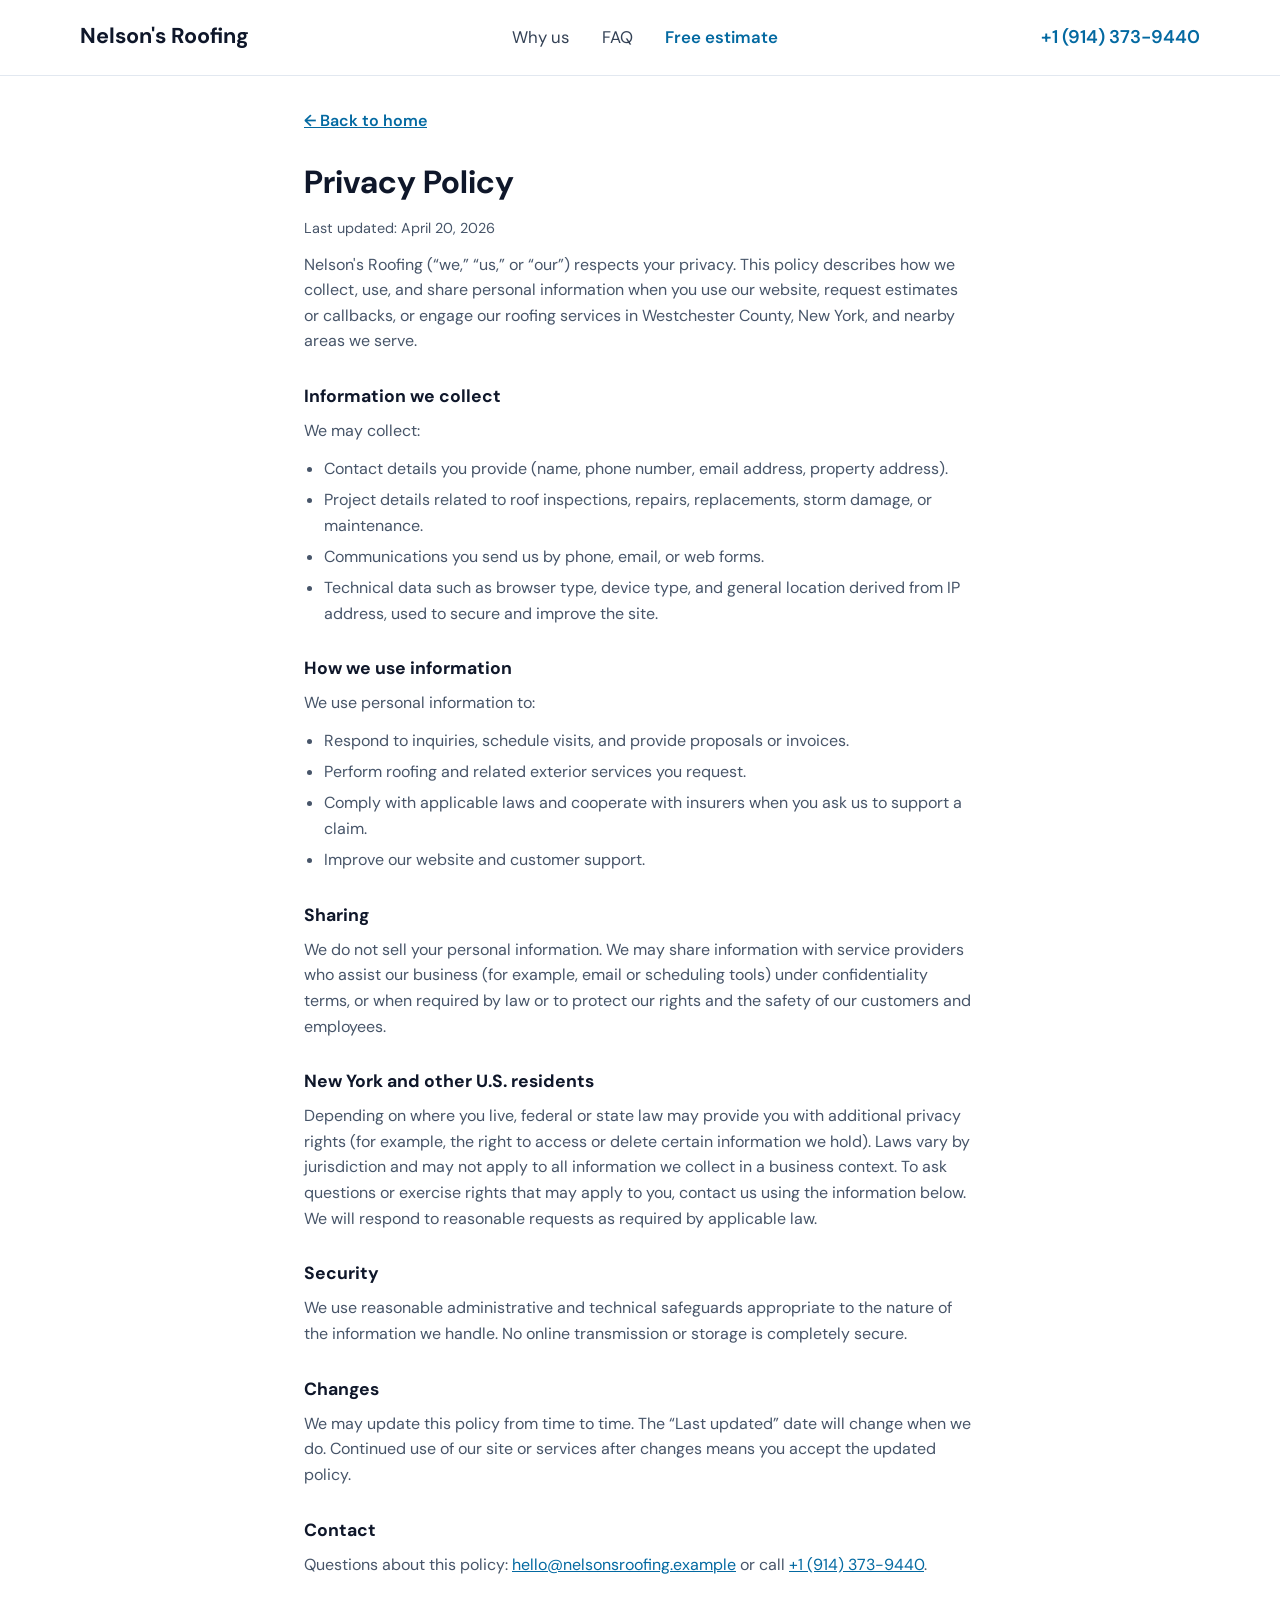
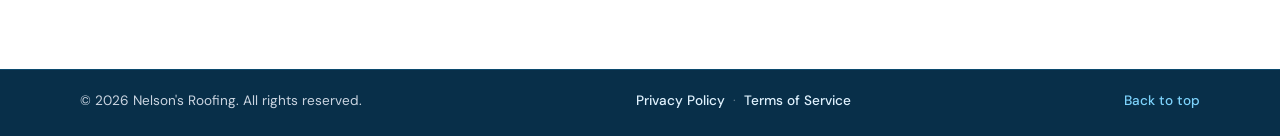
==== commit 423fc4e6: "Update Nelson's Roofing site: banners, carousel assets, Westchester data, and legal pages Made-with:" ====
--- a/privacy.html
+++ b/privacy.html
@@ -3,11 +3,22 @@
 <head>
   <meta charset="UTF-8" />
   <meta name="viewport" content="width=device-width, initial-scale=1" />
-  <meta name="description" content="Privacy Policy for Sprinkler World — how we handle your information." />
-  <title>Privacy Policy | Sprinkler World</title>
+  <meta name="description" content="Privacy Policy for Nelson's Roofing: how we handle your information." />
+  <meta property="og:type" content="website" />
+  <meta property="og:site_name" content="Nelson's Roofing" />
+  <meta property="og:title" content="Privacy Policy | Nelson's Roofing" />
+  <meta property="og:description" content="How Nelson's Roofing handles your information." />
+  <meta property="og:image" content="og-preview.png" />
+  <meta property="og:image:width" content="1024" />
+  <meta property="og:image:height" content="571" />
+  <meta property="og:image:type" content="image/png" />
+  <meta name="twitter:card" content="summary_large_image" />
+  <meta name="twitter:title" content="Privacy Policy | Nelson's Roofing" />
+  <meta name="twitter:image" content="og-preview.png" />
+  <title>Privacy Policy | Nelson's Roofing</title>
   <link rel="preconnect" href="https://fonts.googleapis.com" />
   <link rel="preconnect" href="https://fonts.gstatic.com" crossorigin />
-  <link href="https://fonts.googleapis.com/css2?family=DM+Sans:ital,opsz,wght@0,9..40,400;0,9..40,500;0,9..40,600;0,9..40,700&family=Fraunces:ital,opsz,wght@0,9..144,600;0,9..144,700&display=swap" rel="stylesheet" />
+  <link href="https://fonts.googleapis.com/css2?family=DM+Sans:ital,opsz,wght@0,9..40,400;0,9..40,500;0,9..40,600;0,9..40,700&display=swap" rel="stylesheet" />
   <link rel="stylesheet" href="styles.css" />
 </head>
 <body>
@@ -15,78 +26,15 @@
 
   <header class="site-header" id="top">
     <div class="container header-inner">
-      <a class="logo" href="index.html" aria-label="Sprinkler World home">
-        <span class="logo-mark" aria-hidden="true">
-          <svg class="logo-globe" width="32" height="32" viewBox="0 0 32 32" role="presentation" focusable="false">
-            <defs>
-              <clipPath id="swGlobeClip"><circle cx="16" cy="16" r="14" /></clipPath>
-              <radialGradient id="swGlobeGrad" cx="22%" cy="17%" r="98%">
-                <stop offset="0%" stop-color="#ffffff" />
-                <stop offset="7%" stop-color="#eff6ff" />
-                <stop offset="22%" stop-color="#93c5fd" />
-                <stop offset="45%" stop-color="#2563eb" />
-                <stop offset="70%" stop-color="#1e3a8a" />
-                <stop offset="100%" stop-color="#020617" />
-              </radialGradient>
-              <linearGradient id="swGlobeRim" x1="0" y1="0.5" x2="1" y2="0.5">
-                <stop offset="0%" stop-color="#f8fafc" stop-opacity="0.85" />
-                <stop offset="18%" stop-color="#ffffff" stop-opacity="0.25" />
-                <stop offset="78%" stop-color="#0f172a" stop-opacity="0.22" />
-                <stop offset="100%" stop-color="#020617" stop-opacity="0.52" />
-              </linearGradient>
-            </defs>
-            <g clip-path="url(#swGlobeClip)">
-              <circle cx="16" cy="16" r="14" fill="url(#swGlobeGrad)" />
-              <g fill="none" stroke-linecap="round">
-                <ellipse cx="16" cy="16" rx="13.6" ry="5" stroke="#e2e8f0" stroke-opacity="0.45" stroke-width="0.55" />
-                <ellipse cx="16" cy="16" rx="13.4" ry="9.5" stroke="#cbd5e1" stroke-opacity="0.35" stroke-width="0.5" />
-                <path d="M16 2.4v27.2" stroke="#f1f5f9" stroke-opacity="0.5" stroke-width="0.6" />
-                <path d="M5.2 9.2Q16 16 5.2 22.8" stroke="#e2e8f0" stroke-opacity="0.4" stroke-width="0.55" />
-                <path d="M26.8 9.2Q16 16 26.8 22.8" stroke="#e2e8f0" stroke-opacity="0.4" stroke-width="0.55" />
-                <path d="M2.3 16h27.4" stroke="#0f172a" stroke-opacity="0.1" stroke-width="0.45" />
-              </g>
-              <path
-                fill="#16a34a"
-                stroke="#14532d"
-                stroke-width="0.58"
-                stroke-linejoin="round"
-                paint-order="stroke fill"
-                d="M5.6 12.1c1.7-2.5 4.7-4 8.3-2.9 1.6.5 2.1 2.5.4 3.6-2.2 1.6-6 .4-8.7-.7z"
-              />
-              <path
-                fill="#15803d"
-                stroke="#052e16"
-                stroke-width="0.55"
-                stroke-linejoin="round"
-                paint-order="stroke fill"
-                d="M16.1 6.8c4.1-.5 7 1.7 7.2 5 .2 2.2-1.4 4.8-4.2 5.3-2.9.5-5-1.7-5-4.3 0-2.1.5-4.1 2-5.9z"
-              />
-              <path
-                fill="#22c55e"
-                stroke="#166534"
-                stroke-width="0.52"
-                stroke-linejoin="round"
-                paint-order="stroke fill"
-                d="M21.6 16c2.3 1.4 4 3.1 3.1 5-.9 2.2-5.2 2.7-7.7 1-2.3-1.4-1-4.2 1.5-4.6 1.7-.4 2.7-.2 3.1-1.4z"
-              />
-              <ellipse cx="24" cy="12.4" rx="2.8" ry="4.2" fill="#14532d" fill-opacity="0.55" stroke="#052e16" stroke-width="0.4" />
-            </g>
-            <circle cx="16" cy="16" r="14" fill="none" stroke="#0f172a" stroke-opacity="0.35" stroke-width="0.5" />
-            <circle cx="16" cy="16" r="14" fill="none" stroke="url(#swGlobeRim)" stroke-width="1.2" />
-            <ellipse cx="10.4" cy="8.1" rx="6.2" ry="3.9" fill="#ffffff" fill-opacity="0.45" />
-            <ellipse cx="11.6" cy="7.3" rx="2.1" ry="1.2" fill="#ffffff" fill-opacity="0.78" />
-          </svg>
-        </span>
-        <span class="logo-text">Sprinkler <span class="logo-word-world">World</span></span>
-      </a>
+      <div class="header-brand">
+        <a class="header-brand__name" href="index.html">Nelson's Roofing</a>
+        <a class="header-brand__phone" href="tel:+19143739440" aria-label="Call Nelson's Roofing at +1 (914) 373-9440">+1 (914) 373-9440</a>
+      </div>
       <nav class="site-nav" aria-label="Primary">
         <a href="index.html#why-us">Why us</a>
         <a href="index.html#faq">FAQ</a>
         <a class="nav-cta" href="index.html#footer-contact">Free estimate</a>
       </nav>
-      <a class="header-phone" href="tel:+17149250506">
-        <span class="header-phone-num">+1 (714) 925-0506</span>
-      </a>
     </div>
   </header>
 
@@ -97,16 +45,16 @@
       <p class="legal-updated">Last updated: April 20, 2026</p>
 
       <p>
-        Sprinkler World (“we,” “us,” or “our”) respects your privacy. This policy describes how we collect, use, and share
-        personal information when you use our website, request estimates or callbacks, or engage our irrigation services in
-        California.
+        Nelson's Roofing (“we,” “us,” or “our”) respects your privacy. This policy describes how we collect, use, and share
+        personal information when you use our website, request estimates or callbacks, or engage our roofing services in
+        Westchester County, New York, and nearby areas we serve.
       </p>
 
       <h2>Information we collect</h2>
       <p>We may collect:</p>
       <ul>
-        <li>Contact details you provide (name, phone number, email address, service address).</li>
-        <li>Project details related to irrigation design, installation, repair, or water-efficiency upgrades.</li>
+        <li>Contact details you provide (name, phone number, email address, property address).</li>
+        <li>Project details related to roof inspections, repairs, replacements, storm damage, or maintenance.</li>
         <li>Communications you send us by phone, email, or web forms.</li>
         <li>Technical data such as browser type, device type, and general location derived from IP address, used to secure and improve the site.</li>
       </ul>
@@ -115,8 +63,8 @@
       <p>We use personal information to:</p>
       <ul>
         <li>Respond to inquiries, schedule visits, and provide proposals or invoices.</li>
-        <li>Perform irrigation and landscape water-management services you request.</li>
-        <li>Comply with applicable laws, including water-use reporting or documentation required by local agencies when relevant to your project.</li>
+        <li>Perform roofing and related exterior services you request.</li>
+        <li>Comply with applicable laws and cooperate with insurers when you ask us to support a claim.</li>
         <li>Improve our website and customer support.</li>
       </ul>
 
@@ -127,13 +75,12 @@
         rights and the safety of our customers and employees.
       </p>
 
-      <h2>California residents</h2>
+      <h2>New York and other U.S. residents</h2>
       <p>
-        If you are a California resident, you may have rights under the California Consumer Privacy Act (CCPA), including
-        the right to know what personal information we collect, to request deletion of certain information subject to
-        exceptions, and to opt out of “sale” or “sharing” of personal information as those terms are defined by law. We
-        do not sell personal information in the conventional sense. To exercise applicable rights, contact us using the
-        information below. We will verify reasonable requests as required by law.
+        Depending on where you live, federal or state law may provide you with additional privacy rights (for example, the
+        right to access or delete certain information we hold). Laws vary by jurisdiction and may not apply to all
+        information we collect in a business context. To ask questions or exercise rights that may apply to you, contact us
+        using the information below. We will respond to reasonable requests as required by applicable law.
       </p>
 
       <h2>Security</h2>
@@ -150,8 +97,8 @@
 
       <h2>Contact</h2>
       <p>
-        Questions about this policy: <a href="mailto:hello@sprinklerworld.example">hello@sprinklerworld.example</a> or call
-        <a href="tel:+17149250506">+1 (714) 925-0506</a>.
+        Questions about this policy: <a href="mailto:hello@nelsonsroofing.example">hello@nelsonsroofing.example</a> or call
+        <a href="tel:+19143739440">+1 (914) 373-9440</a>.
       </p>
     </div>
   </main>
@@ -159,7 +106,7 @@
   <footer class="site-footer site-footer--minimal" id="footer-contact">
     <div class="footer-bottom footer-bottom--solo">
       <div class="container footer-bottom-inner">
-        <p class="footer-copyright">© <span id="year"></span> Sprinkler World. All rights reserved.</p>
+        <p class="footer-copyright">© <span id="year"></span> Nelson's Roofing. All rights reserved.</p>
         <nav class="footer-legal" aria-label="Legal">
           <a href="privacy.html">Privacy Policy</a>
           <span class="footer-legal-sep" aria-hidden="true">·</span>
--- a/styles.css
+++ b/styles.css
@@ -21,6 +21,16 @@
 img {
   max-width: 100%;
   height: auto;
+}
+
+/* Discourage save-as / drag / context-menu on site photos; map tiles stay interactive */
+body img:not(.leaflet-tile):not(.leaflet-marker-icon):not(.leaflet-marker-shadow) {
+  -webkit-user-drag: none;
+  user-select: none;
+  -webkit-user-select: none;
+  -moz-user-select: none;
+  -webkit-touch-callout: none;
+  pointer-events: none;
 }
 
 a {
@@ -74,83 +84,74 @@
 
 .header-inner {
   display: grid;
-  grid-template-columns: 1fr auto;
-  grid-template-rows: auto auto;
+  grid-template-columns: 1fr;
   align-items: center;
   gap: 1rem;
   padding: 0.85rem 0;
 }
 
-.header-inner .logo {
+.header-inner .header-brand {
   grid-column: 1;
   grid-row: 1;
-  justify-self: start;
-}
-
-.header-inner .header-phone {
-  grid-column: 2;
-  grid-row: 1;
-  justify-self: end;
+  justify-self: center;
+  text-align: center;
 }
 
 .header-inner .site-nav {
-  grid-column: 1 / -1;
+  grid-column: 1;
   grid-row: 2;
 }
 
-.logo {
-  display: inline-flex;
+.header-brand {
+  display: flex;
+  flex-direction: row;
+  flex-wrap: nowrap;
   align-items: center;
+  justify-content: center;
   gap: 0.5rem;
+  white-space: nowrap;
+  min-width: 0;
+}
+
+.header-brand__name {
+  font-family: "DM Sans", system-ui, -apple-system, sans-serif;
+  font-size: clamp(1.2rem, 3.2vw, 1.5rem);
+  font-weight: 700;
+  color: #0f172a;
   text-decoration: none;
-  color: #0f172a;
-  font-family: "Fraunces", Georgia, serif;
-  font-size: 1.25rem;
-}
-
-.logo:hover,
-.logo:focus {
+  line-height: 1.2;
+  white-space: nowrap;
+}
+
+.header-brand__name:hover,
+.header-brand__name:focus {
   text-decoration: none;
-}
-
-.logo:focus-visible {
+  color: #0369a1;
+}
+
+.header-brand__name:focus-visible {
   outline: 2px solid #0369a1;
   outline-offset: 3px;
   border-radius: 0.375rem;
 }
 
-.logo-mark {
-  display: flex;
-  align-items: center;
-  justify-content: center;
-  width: 2rem;
-  height: 2rem;
-  flex-shrink: 0;
-  border-radius: 50%;
-  overflow: visible;
-  filter: drop-shadow(0 1px 2px rgba(15, 23, 42, 0.12)) drop-shadow(0 3px 6px rgba(37, 99, 235, 0.15));
-}
-
-.logo-globe {
-  display: block;
-  width: 100%;
-  height: 100%;
-  border-radius: 50%;
-  overflow: hidden;
-  box-shadow:
-    inset -5px -7px 14px rgba(15, 23, 42, 0.42),
-    inset 6px 7px 14px rgba(255, 255, 255, 0.55),
-    inset 0 -1px 0 rgba(255, 255, 255, 0.2);
-}
-
-.logo-text {
+.header-brand__phone {
+  font-size: clamp(1.05rem, 2.6vw, 1.2rem);
   font-weight: 600;
-  font-style: normal;
-  letter-spacing: -0.02em;
-}
-
-.logo-text .logo-word-world {
-  font-weight: inherit;
+  color: #0369a1;
+  text-decoration: none;
+  white-space: nowrap;
+}
+
+.header-brand__phone:hover,
+.header-brand__phone:focus {
+  text-decoration: underline;
+}
+
+.header-brand__phone:focus-visible {
+  outline: 2px solid #0369a1;
+  outline-offset: 2px;
+  border-radius: 0.375rem;
 }
 
 .site-nav {
@@ -174,107 +175,261 @@
   color: #0369a1 !important;
 }
 
-.header-phone {
-  text-decoration: none;
-  color: #0f172a;
-  font-size: clamp(0.95rem, 2.8vw, 1.25rem);
-  font-weight: 700;
-  text-align: right;
-  letter-spacing: -0.02em;
-  white-space: nowrap;
-}
-
 @media (max-width: 899px) {
   .site-header > .container.header-inner {
     display: flex;
-    flex-direction: row;
+    flex-direction: column;
     flex-wrap: nowrap;
     justify-content: center;
     align-items: center;
-    gap: 0.65rem clamp(0.5rem, 2.5vw, 1rem);
-    padding: 0.4rem 0;
+    gap: 0.5rem;
+    padding: 0.5rem 0;
     width: min(1120px, 100% - 1rem);
   }
 
-  .header-inner .logo,
-  .header-inner .header-phone {
-    flex: 0 1 auto;
-    min-width: 0;
-  }
-
-  .header-inner .logo {
+  .header-inner .header-brand {
     justify-self: unset;
   }
 
-  .header-inner .header-phone {
-    justify-self: unset;
-    text-align: center;
-  }
-
-  .header-inner .logo {
-    font-size: clamp(1.2rem, 4.8vw, 1.5rem);
-  }
-
-  .header-inner .header-phone {
-    font-size: clamp(1.05rem, 4.2vw, 1.4rem);
-  }
-
-  .header-inner .logo-mark {
-    width: 2.375rem;
-    height: 2.375rem;
+  .header-brand {
+    gap: 0.95rem;
+  }
+
+  .header-brand__name {
+    font-size: clamp(1.45rem, 5.5vw, 1.85rem);
+    line-height: 1.25;
+  }
+
+  .header-brand__phone {
+    font-size: clamp(1.22rem, 4.5vw, 1.45rem);
   }
 }
 
 @media (min-width: 900px) {
   .header-inner {
-    grid-template-columns: minmax(0, 1fr) auto minmax(0, 1fr);
-    grid-template-rows: auto;
-    gap: clamp(0.75rem, 2vw, 1.25rem);
-  }
-
-  .header-inner .logo {
-    grid-column: 1;
-    grid-row: 1;
-  }
-
-  .header-inner .site-nav {
-    grid-column: 2;
-    grid-row: 1;
-    justify-self: center;
-    width: max-content;
-    max-width: 100%;
-  }
-
-  .header-inner .header-phone {
-    grid-column: 3;
-    grid-row: 1;
-    justify-self: end;
-  }
-
-  .site-nav {
     display: flex;
     flex-direction: row;
     flex-wrap: nowrap;
     align-items: center;
+    gap: clamp(0.75rem, 1.5vw, 1.5rem);
+    padding: 1rem 0;
+    min-height: 0;
+  }
+
+  .header-inner::before {
+    display: none;
+  }
+
+  /* Flatten brand wrapper so name + phone + nav share one flex row: name | nav | phone */
+  .header-inner .header-brand {
+    display: contents;
+  }
+
+  /* Source order with display:contents is name → phone → nav; reorder to name → nav → phone */
+  .header-brand__name {
+    order: 0;
+    flex: 0 0 auto;
+    font-size: clamp(1.35rem, 1.6vw, 1.75rem);
+  }
+
+  .header-inner .site-nav,
+  .site-nav {
+    order: 1;
+    flex: 1 1 auto;
+    display: flex;
+    flex-direction: row;
+    flex-wrap: nowrap;
+    align-items: center;
+    justify-content: center;
+    gap: clamp(0.65rem, 1.4vw, 1.5rem);
     min-width: 0;
-    gap: clamp(0.5rem, 1.2vw, 1.25rem);
     padding: 0;
+    width: auto;
+    max-width: none;
+    font-size: clamp(1.05rem, 1.2vw, 1.2rem);
+  }
+
+  .header-brand__phone {
+    order: 2;
+    flex: 0 0 auto;
+    font-size: clamp(1.15rem, 1.35vw, 1.35rem);
   }
 
   .site-nav a {
     white-space: nowrap;
-    padding-inline: 0.35rem;
-  }
-
-  .header-phone {
-    font-size: 1.25rem;
+    padding: 0.5rem 0.45rem;
   }
 }
 
 .hero {
   position: relative;
+  display: flex;
+  flex-direction: column;
   padding: 3rem 0 4rem;
   overflow: hidden;
+  min-height: clamp(280px, 48vh, 560px);
+}
+
+/* Mobile-only tagline pill above hero image; shine sweeps left → right */
+.hero-mobile-pill {
+  display: none;
+}
+
+@media (max-width: 899px) {
+  .hero-mobile-pill {
+    display: block;
+    position: absolute;
+    top: 1.35rem;
+    left: 50%;
+    transform: translateX(-50%);
+    z-index: 2;
+    margin: 0;
+    padding: 0.85rem 1.65rem;
+    width: max-content;
+    max-width: calc(100% - 1.25rem);
+    border-radius: 999px;
+    font-size: clamp(0.875rem, 3.2vw, 1.0625rem);
+    font-weight: 600;
+    letter-spacing: 0.03em;
+    line-height: 1.35;
+    text-align: center;
+    color: #fff;
+    text-shadow: 0 1px 3px rgba(15, 23, 42, 0.25);
+    background: linear-gradient(180deg, #3b82f6 0%, #2563eb 55%, #1d4ed8 100%);
+    border: 1px solid rgba(255, 255, 255, 0.35);
+    box-shadow:
+      0 4px 14px rgba(37, 99, 235, 0.45),
+      inset 0 1px 0 rgba(255, 255, 255, 0.22);
+    backdrop-filter: blur(8px);
+    -webkit-backdrop-filter: blur(8px);
+    overflow: hidden;
+    pointer-events: none;
+  }
+
+  .hero-mobile-pill__text {
+    position: relative;
+    z-index: 1;
+    display: block;
+    white-space: nowrap;
+  }
+
+  .hero-mobile-pill::before {
+    content: "";
+    position: absolute;
+    top: 0;
+    z-index: 0;
+    width: 45%;
+    height: 100%;
+    left: -45%;
+    background: linear-gradient(
+      90deg,
+      transparent 0%,
+      rgba(255, 255, 255, 0.08) 30%,
+      rgba(255, 255, 255, 0.55) 50%,
+      rgba(255, 255, 255, 0.08) 70%,
+      transparent 100%
+    );
+    animation: hero-mobile-pill-shine 2.8s ease-in-out infinite;
+  }
+}
+
+@keyframes hero-mobile-pill-shine {
+  0% {
+    left: -45%;
+  }
+
+  100% {
+    left: 100%;
+  }
+}
+
+@media (prefers-reduced-motion: reduce) {
+  .hero-mobile-pill::before {
+    animation: none;
+    left: 35%;
+    opacity: 0.35;
+  }
+}
+
+.hero-content {
+  position: relative;
+  z-index: 2;
+  flex: 1;
+  display: flex;
+  align-items: center;
+  justify-content: center;
+  width: 100%;
+  padding-block: 1.5rem 2rem;
+  pointer-events: none;
+}
+
+.hero-content-inner {
+  pointer-events: auto;
+  text-align: center;
+  max-width: 36rem;
+}
+
+.hero-banner-title {
+  margin: 0 0 1.5rem;
+  font-size: clamp(1.75rem, 5vw, 2.75rem);
+  font-weight: 700;
+  line-height: 1.15;
+  color: #fff;
+  text-shadow: 0 2px 24px rgba(15, 23, 42, 0.45);
+}
+
+.hero-banner-actions {
+  display: flex;
+  flex-direction: row;
+  flex-wrap: wrap;
+  align-items: stretch;
+  justify-content: center;
+  gap: 0.75rem;
+  width: 100%;
+  max-width: 36rem;
+  margin-inline: auto;
+}
+
+.hero-banner-actions .btn-hero-estimate,
+.hero-banner-actions .btn-hero-call {
+  flex: 1 1 12rem;
+  min-width: 0;
+  width: auto;
+}
+
+@media (min-width: 480px) {
+  .hero-banner-actions {
+    max-width: 40rem;
+  }
+}
+
+.btn-hero-estimate {
+  background: #2563eb;
+  color: #fff;
+  border-color: transparent;
+  text-decoration: none;
+}
+
+.btn-hero-estimate:hover {
+  background: #1d4ed8;
+  color: #fff;
+  text-decoration: none;
+}
+
+.btn-hero-call {
+  background: rgba(255, 255, 255, 0.14);
+  color: #fff;
+  border: 2px solid rgba(255, 255, 255, 0.5);
+  text-decoration: none;
+  backdrop-filter: blur(10px);
+  -webkit-backdrop-filter: blur(10px);
+}
+
+.btn-hero-call:hover {
+  background: rgba(255, 255, 255, 0.22);
+  border-color: rgba(255, 255, 255, 0.65);
+  color: #fff;
+  text-decoration: none;
 }
 
 .hero-bg {
@@ -306,17 +461,19 @@
   inset: 0;
   width: 100%;
   height: 100%;
-  max-width: none;
-  object-fit: cover;
+  background-size: cover;
+  background-position: center;
+  background-repeat: no-repeat;
   z-index: 0;
 }
 
 .hero-bg-banner--mobile {
-  object-position: center;
+  background-image: url("assets/mobile-banner.png");
 }
 
 .hero-bg-banner--desktop {
-  object-position: center;
+  background-image: url("assets/desktop-banner.png");
+  background-position: 35% center;
 }
 
 @media (max-width: 899px) {
@@ -329,11 +486,16 @@
   }
 
   .hero-bg {
-    background: transparent;
+    background: linear-gradient(120deg, #e0f2fe 0%, #dcfce7 50%, #f0fdf4 100%);
   }
 
   .hero-bg-banner--mobile {
     display: block;
+    background-size: cover;
+    background-position: center top;
+    background-color: transparent;
+    transform-origin: top center;
+    transform: scale(1.07);
   }
 }
 
@@ -345,49 +507,6 @@
   .hero-bg-banner--desktop {
     display: block;
   }
-}
-
-.hero-grid {
-  position: relative;
-  z-index: 1;
-  display: grid;
-  gap: 2rem;
-}
-
-@media (min-width: 960px) {
-  .hero-grid {
-    grid-template-columns: 1fr min(380px, 38%);
-    align-items: start;
-  }
-
-  .hero-copy {
-    align-self: center;
-  }
-}
-
-@media (max-width: 959px) {
-  .hero .hero-card {
-    display: none;
-  }
-}
-
-.hero-copy {
-  text-align: center;
-}
-
-.hero-copy .hero-actions {
-  justify-content: center;
-}
-
-.hero-copy h1 {
-  font-family: "Fraunces", Georgia, serif;
-  font-size: clamp(2rem, 4vw, 2.75rem);
-  line-height: 1.15;
-  margin: 0.5rem 0 1rem;
-  color: #f8fafc;
-  text-shadow:
-    0 1px 2px rgba(15, 23, 42, 0.45),
-    0 2px 12px rgba(15, 23, 42, 0.25);
 }
 
 .eyebrow {
@@ -397,72 +516,6 @@
   font-weight: 600;
   color: #0284c7;
   margin: 0;
-}
-
-/* Hero only: pill + left-to-right glow sweep (::before paints under text) */
-.hero-copy .eyebrow {
-  position: relative;
-  display: inline-block;
-  padding: 0.45rem 1.15rem;
-  border-radius: 9999px;
-  background: #ffffff;
-  font-weight: 800;
-  border: 1px solid rgba(2, 132, 199, 0.22);
-  box-shadow:
-    0 0 0 1px rgba(255, 255, 255, 1) inset,
-    0 2px 12px rgba(2, 132, 199, 0.12);
-  overflow: hidden;
-  isolation: isolate;
-}
-
-.hero-copy .eyebrow::before {
-  content: "";
-  position: absolute;
-  top: -55%;
-  bottom: -55%;
-  left: -25%;
-  width: 50%;
-  background: linear-gradient(
-    105deg,
-    transparent 0%,
-    transparent 28%,
-    rgba(125, 211, 252, 0.7) 46%,
-    rgba(34, 211, 238, 0.55) 52%,
-    rgba(74, 222, 128, 0.45) 58%,
-    transparent 72%,
-    transparent 100%
-  );
-  filter: blur(11px);
-  transform: translateX(-55%);
-  animation: hero-eyebrow-glow 2.6s ease-in-out infinite;
-  pointer-events: none;
-}
-
-@keyframes hero-eyebrow-glow {
-  0% {
-    transform: translateX(-55%);
-  }
-  100% {
-    transform: translateX(295%);
-  }
-}
-
-@media (prefers-reduced-motion: reduce) {
-  .hero-copy .eyebrow::before {
-    animation: none;
-    transform: none;
-    opacity: 0.45;
-    top: -30%;
-    bottom: -30%;
-    left: 0;
-    width: 100%;
-    background: linear-gradient(
-      90deg,
-      rgba(125, 211, 252, 0.12),
-      rgba(34, 211, 238, 0.22),
-      rgba(125, 211, 252, 0.12)
-    );
-  }
 }
 
 .hero-actions {
@@ -516,30 +569,6 @@
   text-decoration: none;
 }
 
-.btn-ghost {
-  background: rgba(255, 255, 255, 0.38);
-  color: #0f172a;
-  border: 1px solid rgba(255, 255, 255, 0.55);
-  backdrop-filter: blur(14px) saturate(1.25);
-  -webkit-backdrop-filter: blur(14px) saturate(1.25);
-  box-shadow:
-    inset 0 1px 0 rgba(255, 255, 255, 0.65),
-    0 4px 18px rgba(15, 23, 42, 0.07);
-  transition:
-    background 0.2s ease,
-    border-color 0.2s ease,
-    box-shadow 0.2s ease;
-}
-
-.btn-ghost:hover {
-  background: rgba(255, 255, 255, 0.55);
-  border-color: rgba(255, 255, 255, 0.78);
-  text-decoration: none;
-  box-shadow:
-    inset 0 1px 0 rgba(255, 255, 255, 0.85),
-    0 6px 22px rgba(15, 23, 42, 0.1);
-}
-
 .btn-block {
   width: 100%;
 }
@@ -645,7 +674,7 @@
 
 .stat-num {
   display: block;
-  font-family: "Fraunces", Georgia, serif;
+  font-family: "DM Sans", system-ui, -apple-system, sans-serif;
   font-size: 1.75rem;
   font-weight: 700;
   color: #fff;
@@ -802,7 +831,7 @@
 }
 
 .section-head h2 {
-  font-family: "Fraunces", Georgia, serif;
+  font-family: "DM Sans", system-ui, -apple-system, sans-serif;
   font-size: clamp(1.75rem, 3vw, 2.25rem);
   margin: 0.5rem 0;
 }
@@ -818,7 +847,7 @@
     grid-template-columns: 1fr 1fr;
   }
 
-  /* Row 1: copy | map — row 2: carousels full width — row 3: FAQ — row 4: reviews */
+  /* Row 1: copy | map; row 2: carousels full width; row 3: FAQ; row 4: reviews */
   #why-us .why-split {
     grid-template-rows: auto auto auto auto;
   }
@@ -875,10 +904,27 @@
 
 #why-us .split-copy .eyebrow {
   text-align: center;
+  font-size: 0.8125rem;
 }
 
 #why-us .split-copy h2 {
   text-align: center;
+  font-size: clamp(1.45rem, 4vw, 2rem);
+  line-height: 1.22;
+}
+
+#why-us .split-copy .checklist {
+  font-size: 1.0625rem;
+}
+
+#why-us .split-copy .hero-actions {
+  justify-content: center;
+}
+
+@media (max-width: 639px) {
+  #why-us .split-copy .hero-actions .btn {
+    flex: 0 1 auto;
+  }
 }
 
 .why-residential {
@@ -886,30 +932,17 @@
   text-align: center;
 }
 
-.why-commercial {
-  margin-top: 1.25rem;
-  text-align: center;
-}
-
 .why-carousels-pair {
   margin-top: clamp(1.5rem, 4vw, 2.75rem);
   width: 100%;
 }
 
-/* Pair sits under CTA — top spacing lives on the pair; avoid double top margin */
+/* Pair sits under CTA; top spacing lives on the pair; avoid double top margin */
 .why-carousels-pair > .why-residential {
   margin-top: 0;
 }
 
-.why-carousels-pair > .why-commercial {
-  margin-top: 1.25rem;
-}
-
 @media (min-width: 900px) {
-  .why-carousels-pair > .why-commercial {
-    margin-top: 0;
-  }
-
   .why-carousels-pair {
     display: grid;
     grid-template-columns: 1fr;
@@ -917,17 +950,7 @@
     align-items: start;
   }
 
-  .why-carousels-pair .why-commercial {
-    margin-top: 0;
-  }
-
-  .why-carousels-pair .why-commercial .why-carousel-aside,
-  .why-carousels-pair .why-commercial .why-carousel-aside .why-residential-title,
-  .why-carousels-pair .why-commercial .why-carousel-bullets {
-    text-align: left;
-  }
-
-  /* Grid: image row, pill row; copy column spans both and centers to the stack */
+  /* Grid: image column + copy column */
   .why-carousels-pair .why-carousel-visual {
     display: contents;
   }
@@ -935,7 +958,7 @@
   .why-carousels-pair .why-residential .why-residential-carousel {
     display: grid;
     grid-template-columns: clamp(280px, 40vw, 560px) minmax(0, 1fr);
-    grid-template-rows: auto minmax(0, auto);
+    grid-template-rows: auto;
     column-gap: clamp(1.35rem, 3vw, 2.25rem);
     row-gap: 0;
   }
@@ -948,55 +971,19 @@
     align-self: center;
   }
 
-  .why-carousels-pair .why-residential .tag-pill {
-    grid-column: 1;
-    grid-row: 2;
-    justify-self: center;
-  }
-
   .why-carousels-pair .why-residential .why-carousel-aside {
     grid-column: 2;
-    grid-row: 1 / span 2;
+    grid-row: 1;
     align-self: center;
     min-width: 0;
   }
 
-  /* Commercial: copy left, image + pill right */
-  .why-carousels-pair .why-commercial .why-residential-carousel {
-    display: grid;
-    grid-template-columns: minmax(0, 1fr) clamp(280px, 40vw, 560px);
-    grid-template-rows: auto minmax(0, auto);
-    column-gap: clamp(1.35rem, 3vw, 2.25rem);
-    row-gap: 0;
-  }
-
-  .why-carousels-pair .why-commercial .why-carousel-viewport {
-    grid-column: 2;
-    grid-row: 1;
-    width: 100%;
-    margin-inline: 0;
-    align-self: center;
-  }
-
-  .why-carousels-pair .why-commercial .tag-pill {
-    grid-column: 2;
-    grid-row: 2;
-    justify-self: center;
-  }
-
-  .why-carousels-pair .why-commercial .why-carousel-aside {
-    grid-column: 1;
-    grid-row: 1 / span 2;
-    align-self: center;
-    min-width: 0;
-  }
-
   .why-carousels-pair .why-residential-title {
-    font-size: clamp(1.4rem, 2.4vw, 1.85rem);
+    font-size: clamp(1.48rem, 2.5vw, 1.95rem);
   }
 
   .why-carousels-pair .why-carousel-bullets {
-    font-size: clamp(1rem, 1.6vw, 1.12rem);
+    font-size: clamp(1.06rem, 1.65vw, 1.18rem);
     line-height: 1.55;
   }
 
@@ -1006,11 +993,11 @@
 }
 
 .why-carousels-pair .why-residential-title {
-  font-size: clamp(1.3rem, 4.2vw, 1.65rem);
+  font-size: clamp(1.38rem, 4.3vw, 1.75rem);
 }
 
 .why-carousels-pair .why-carousel-bullets {
-  font-size: clamp(0.98rem, 3.1vw, 1.08rem);
+  font-size: clamp(1.04rem, 3.2vw, 1.14rem);
   line-height: 1.5;
 }
 
@@ -1018,22 +1005,28 @@
   margin-top: 0;
 }
 
-/* Match image column width on desktop; cap at 2 lines everywhere */
+/* Carousel slide titles: wrap naturally; no truncation */
 .why-carousels-pair .why-carousel-title {
-  display: -webkit-box;
-  -webkit-box-orient: vertical;
-  -webkit-line-clamp: 2;
-  line-clamp: 2;
-  overflow: hidden;
   overflow-wrap: break-word;
   word-wrap: break-word;
 }
 
+/* Optional two-part titles (data-carousel-title uses "||"); desktop reads as one line */
+.why-carousels-pair .why-carousel-title .why-carousel-title__row {
+  display: inline;
+}
+
+@media (min-width: 900px) {
+  .why-carousels-pair .why-carousel-title .why-carousel-title__row + .why-carousel-title__row::before {
+    content: ' ';
+  }
+}
+
 .why-carousels-pair .why-residential-carousel {
   gap: 0.85rem;
 }
 
-/* Square viewport with pill centered below image column */
+/* Viewport matches carousel image aspect (1024×682); beside copy on desktop */
 .why-carousel-visual {
   display: flex;
   flex-direction: column;
@@ -1045,35 +1038,9 @@
   width: 100%;
 }
 
-.why-carousel-visual .tag-pill {
-  margin-top: 0.5rem;
-  margin-bottom: 0;
-}
-
-.tag-pill {
-  display: inline-block;
-  margin: 0;
-  padding: 0.35rem 0.95rem;
-  border-radius: 9999px;
-  font-size: 0.7rem;
-  line-height: 1.2;
-  font-weight: 700;
-  text-transform: uppercase;
-  letter-spacing: 0.07em;
-  color: #0369a1;
-  background: #e0f2fe;
-  border: 1px solid #bae6fd;
-}
-
-.tag-pill-commercial {
-  color: #92400e;
-  background: #fef3c7;
-  border-color: #fcd34d;
-}
-
 .why-residential-title {
-  font-family: "Fraunces", Georgia, serif;
-  font-size: clamp(1.25rem, 2.5vw, 1.5rem);
+  font-family: "DM Sans", system-ui, -apple-system, sans-serif;
+  font-size: clamp(1.32rem, 2.6vw, 1.62rem);
   font-weight: 600;
   line-height: 1.25;
   margin: 0 0 1rem;
@@ -1142,7 +1109,7 @@
   font-weight: 700;
 }
 
-/* Mobile: pill → title → imagery; hide bullet copy (desktop unchanged) */
+/* Mobile: title → imagery; hide bullet copy; titles wrap in full (no ellipsis) */
 @media (max-width: 899px) {
   .why-carousels-pair .why-carousel-bullets,
   .why-carousels-pair .why-carousel-bullets.is-active {
@@ -1155,13 +1122,12 @@
     align-items: stretch;
   }
 
-  /* Flatten wrappers so flex `order` can place heading → image → pill */
+  /* Flatten wrappers so flex `order` can place heading → image */
   .why-carousels-pair .why-carousel-visual,
   .why-carousels-pair .why-carousel-aside {
     display: contents;
   }
 
-  /* Descendant selectors: pill/title are not direct children of the carousel */
   .why-carousels-pair .why-residential-carousel .why-carousel-title {
     order: 1;
     width: 100%;
@@ -1169,21 +1135,24 @@
     min-width: 0;
     align-self: stretch;
     box-sizing: border-box;
+    margin-bottom: 0.5rem;
+    margin-inline: 0;
+    text-align: center;
+    text-wrap: balance;
+    line-height: 1.3;
+  }
+
+  .why-carousels-pair .why-carousel-title .why-carousel-title__row {
+    display: block;
+  }
+
+  .why-carousels-pair .why-carousel-title .why-carousel-title__row + .why-carousel-title__row {
+    margin-top: 0.08em;
   }
 
   .why-carousels-pair .why-residential-carousel .why-carousel-viewport {
     order: 2;
     width: 100%;
-  }
-
-  .why-carousels-pair .why-residential-carousel .tag-pill {
-    order: 3;
-    align-self: center;
-    width: fit-content;
-    max-width: 100%;
-    margin-left: auto;
-    margin-right: auto;
-    flex-shrink: 0;
   }
 }
 
@@ -1222,7 +1191,8 @@
 .why-carousel-viewport {
   position: relative;
   width: 100%;
-  aspect-ratio: 1 / 1;
+  /* Matches assets/why-carousel-*.png (1024×682); avoids letterboxing vs square box */
+  aspect-ratio: 1024 / 682;
   max-width: 100%;
   margin: 0 auto;
   border-radius: 0.75rem;
@@ -1232,12 +1202,13 @@
   background: #f1f5f9;
   /* Prefer vertical scrolling on the page; horizontal swipes are handled in JS */
   touch-action: pan-y;
-  /* Prevent global img { height: auto } from collapsing the square */
+  /* Prevent global img { height: auto } from collapsing the box */
   min-height: 0;
 }
 
 .why-carousel-slides {
-  position: relative;
+  position: absolute;
+  inset: 0;
   width: 100%;
   height: 100%;
 }
@@ -1263,9 +1234,8 @@
 .why-carousel-slide img {
   width: 100%;
   height: 100%;
-  object-fit: cover;
-  /* Slightly above center — keeps people, equipment, and turf in frame in square crops */
-  object-position: center 42%;
+  object-fit: contain;
+  object-position: center center;
   vertical-align: middle;
 }
 
@@ -1402,8 +1372,8 @@
 
 .split-reviews-heading {
   margin: 0.5rem 0 0.75rem;
-  font-family: "Fraunces", Georgia, serif;
-  font-size: 1.1rem;
+  font-family: "DM Sans", system-ui, -apple-system, sans-serif;
+  font-size: 1.2rem;
   color: #0f172a;
   text-align: left;
 }
@@ -1565,14 +1535,14 @@
 .split-review-text {
   margin: 0;
   padding: 0;
-  font-size: 0.85rem;
+  font-size: 0.9375rem;
   line-height: 1.45;
   color: #334155;
 }
 
 .split-review-name {
   margin: 0;
-  font-size: 1.08rem;
+  font-size: 1.125rem;
   font-weight: 600;
   color: #0f172a;
   line-height: 1.25;
@@ -1580,7 +1550,7 @@
 
 .split-review-meta {
   margin: 0.35rem 0 0;
-  font-size: 0.75rem;
+  font-size: 0.8125rem;
   color: #64748b;
 }
 
@@ -1607,6 +1577,19 @@
   color: #475569;
 }
 
+#why-us #faq .section-head .eyebrow {
+  font-size: 0.8125rem;
+}
+
+#why-us #faq .section-head h2 {
+  font-size: clamp(1.85rem, 3.1vw, 2.35rem);
+}
+
+#why-us #faq .faq summary,
+#why-us #faq .faq p {
+  font-size: 1.0625rem;
+}
+
 .site-footer {
   background: #fff;
   color: #334155;
@@ -1651,14 +1634,14 @@
 
 .footer-heading {
   color: #0f172a;
-  font-size: 1.35rem;
+  font-size: 1.45rem;
   font-weight: 700;
   line-height: 1.25;
   margin: 0 0 0.65rem;
 }
 
 .footer-note {
-  font-size: 1.02rem;
+  font-size: 1.08rem;
   margin: 0 0 1.25rem;
   color: #64748b;
   line-height: 1.5;
@@ -1688,7 +1671,7 @@
 .contact-list li > span:not(.contact-label) {
   display: block;
   margin-top: 0.28rem;
-  font-size: 1.125rem;
+  font-size: 1.1875rem;
   font-weight: 600;
   line-height: 1.5;
   overflow-wrap: break-word;
@@ -1697,7 +1680,7 @@
 
 .contact-label {
   display: block;
-  font-size: 0.8rem;
+  font-size: 0.85rem;
   font-weight: 700;
   text-transform: uppercase;
   letter-spacing: 0.06em;
@@ -1710,11 +1693,11 @@
   }
 
   .footer-heading {
-    font-size: 1.55rem;
+    font-size: 1.65rem;
   }
 
   .footer-note {
-    font-size: 1.06rem;
+    font-size: 1.12rem;
   }
 
   .contact-list {
@@ -1723,12 +1706,12 @@
   }
 
   .contact-label {
-    font-size: 0.875rem;
+    font-size: 0.9rem;
   }
 
   .contact-list li > a,
   .contact-list li > span:not(.contact-label) {
-    font-size: 1.25rem;
+    font-size: 1.3125rem;
     line-height: 1.45;
   }
 }
@@ -1821,7 +1804,7 @@
 }
 
 .legal-page h1 {
-  font-family: "Fraunces", Georgia, serif;
+  font-family: "DM Sans", system-ui, -apple-system, sans-serif;
   font-size: clamp(1.5rem, 4vw, 2rem);
   color: #0f172a;
   margin: 0 0 0.5rem;
